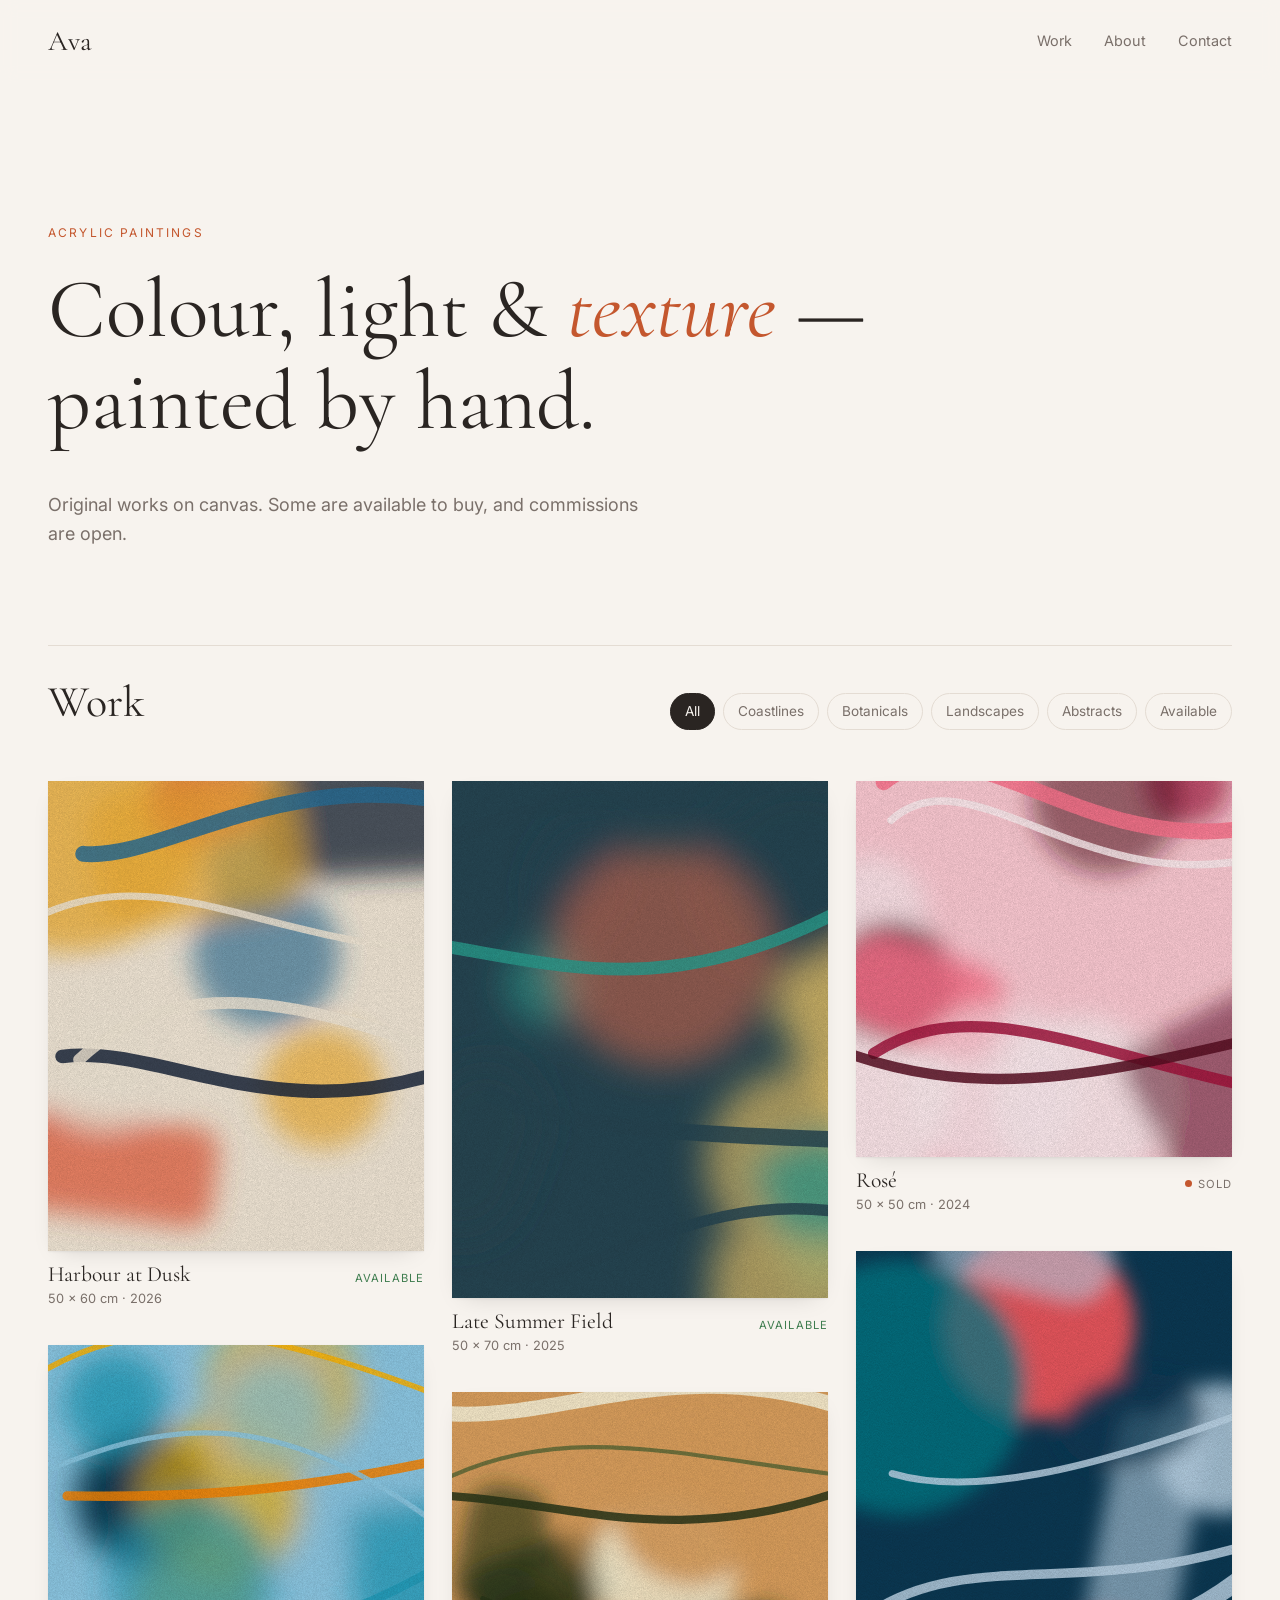
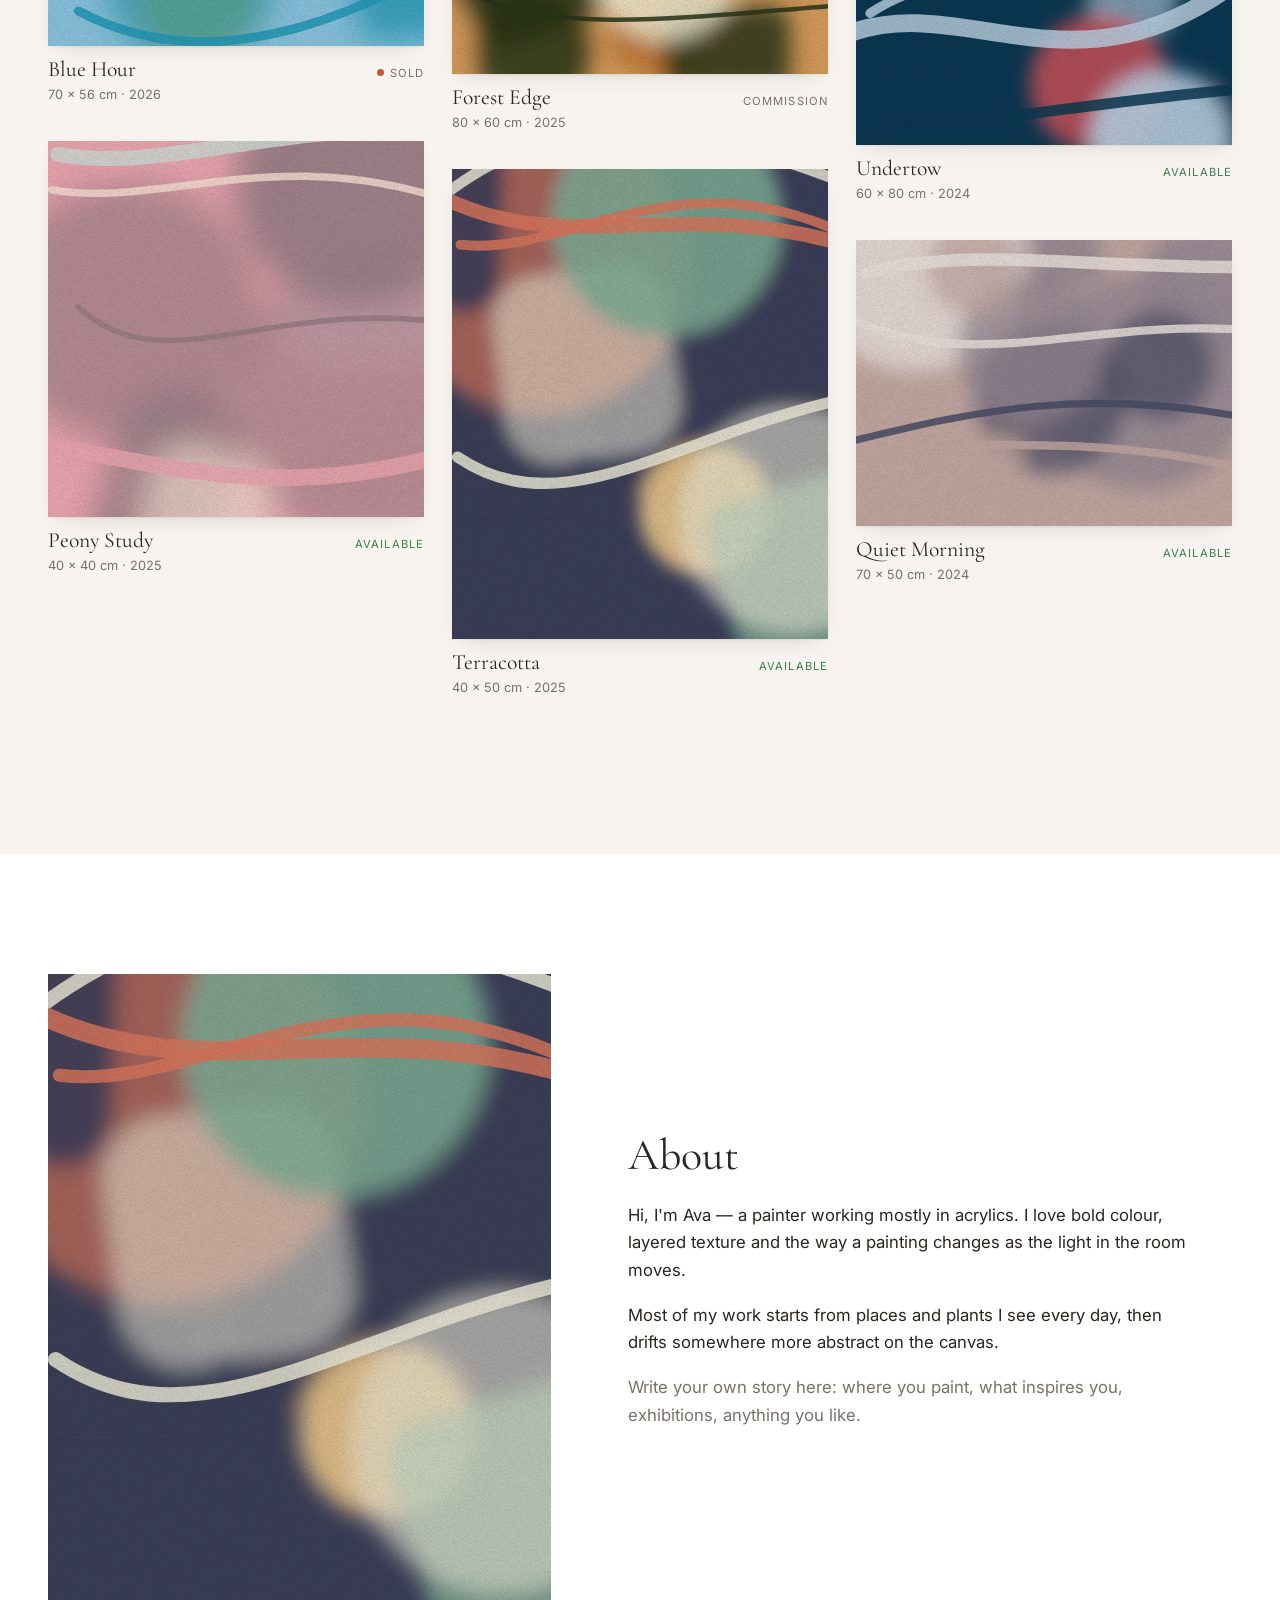
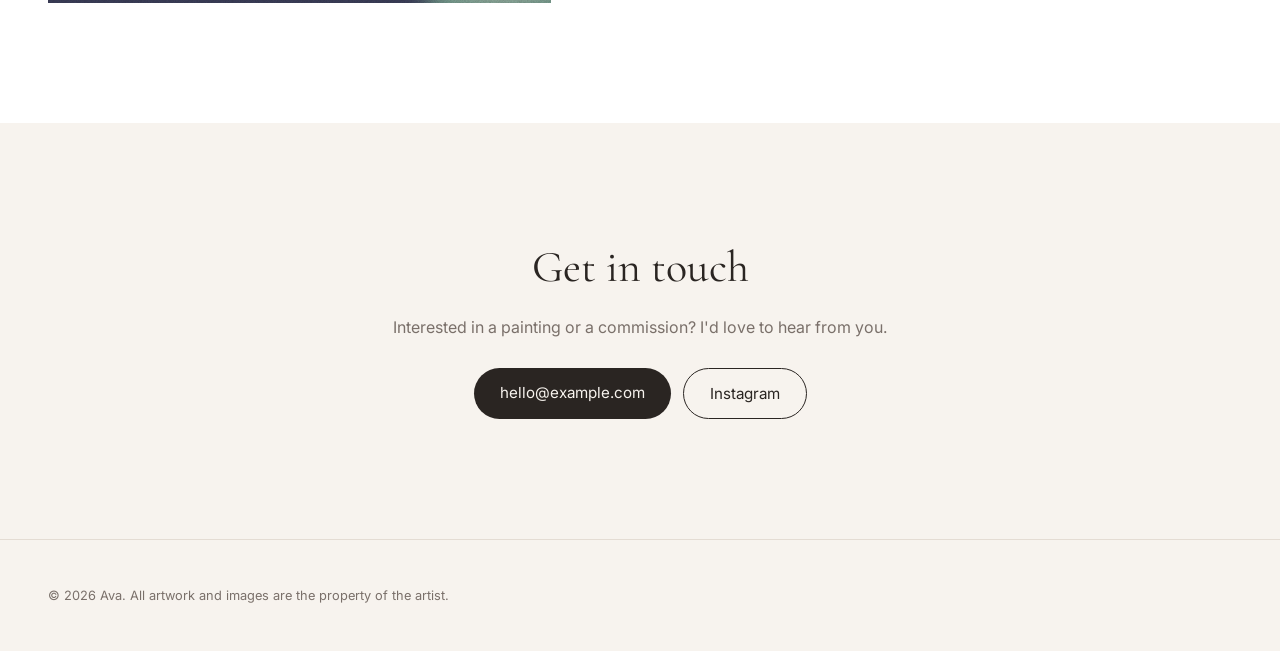
==== index.html @ be1bf4b0 "Initial portfolio site Co-Authored-By: Claude Opus 5.5 <noreply@anthropic.com>" ====
<!doctype html>
<html lang="en">
<head>
  <meta charset="utf-8">
  <meta name="viewport" content="width=device-width, initial-scale=1">
  <title>Ava — Acrylic Paintings</title>
  <meta name="description" content="Original acrylic paintings by Ava. Browse the gallery, see available works and get in touch about commissions.">
  <link rel="icon" href="data:image/svg+xml,<svg xmlns='http://www.w3.org/2000/svg' viewBox='0 0 100 100'><circle cx='50' cy='50' r='42' fill='%23c4572e'/></svg>">
  <link rel="preconnect" href="https://fonts.googleapis.com">
  <link rel="preconnect" href="https://fonts.gstatic.com" crossorigin>
  <link href="https://fonts.googleapis.com/css2?family=Cormorant+Garamond:ital,wght@0,400;0,500;1,400&family=Inter:wght@400;500&display=swap" rel="stylesheet">
  <link rel="stylesheet" href="css/style.css">
</head>
<body>

  <header class="site-header">
    <a href="#top" class="logo">Ava</a>
    <nav>
      <a href="#work">Work</a>
      <a href="#about">About</a>
      <a href="#contact">Contact</a>
    </nav>
  </header>

  <main id="top">
    <section class="hero">
      <p class="eyebrow">Acrylic paintings</p>
      <h1>Colour, light &amp; <em>texture</em> — painted by hand.</h1>
      <p class="lede">Original works on canvas. Some are available to buy, and commissions are open.</p>
    </section>

    <section id="work" class="work">
      <div class="work-head">
        <h2>Work</h2>
        <div class="filters" id="filters" role="toolbar" aria-label="Filter paintings"></div>
      </div>
      <div class="gallery" id="gallery"></div>
    </section>

    <section id="about" class="about">
      <div class="about-photo">
        <!-- Replace with a photo of Ava, e.g. images/ava.jpg -->
        <img src="images/placeholder-6.svg" alt="Ava in her studio">
      </div>
      <div class="about-text">
        <h2>About</h2>
        <p>Hi, I'm Ava — a painter working mostly in acrylics. I love bold colour, layered texture and the way a painting changes as the light in the room moves.</p>
        <p>Most of my work starts from places and plants I see every day, then drifts somewhere more abstract on the canvas.</p>
        <p class="muted">Write your own story here: where you paint, what inspires you, exhibitions, anything you like.</p>
      </div>
    </section>

    <section id="contact" class="contact">
      <h2>Get in touch</h2>
      <p>Interested in a painting or a commission? I'd love to hear from you.</p>
      <div class="contact-links">
        <a class="button" href="mailto:hello@example.com">hello@example.com</a>
        <a class="button ghost" href="https://instagram.com/" target="_blank" rel="noopener">Instagram</a>
      </div>
    </section>
  </main>

  <footer class="site-footer">
    <p>© <span id="year"></span> Ava. All artwork and images are the property of the artist.</p>
  </footer>

  <dialog class="lightbox" id="lightbox" aria-label="Painting details">
    <button class="lb-close" id="lb-close" aria-label="Close">×</button>
    <button class="lb-nav lb-prev" id="lb-prev" aria-label="Previous painting">‹</button>
    <figure>
      <img id="lb-img" alt="">
      <figcaption>
        <h3 id="lb-title"></h3>
        <p id="lb-meta" class="muted"></p>
        <p id="lb-desc"></p>
        <p id="lb-status"></p>
      </figcaption>
    </figure>
    <button class="lb-nav lb-next" id="lb-next" aria-label="Next painting">›</button>
  </dialog>

  <script src="js/paintings.js"></script>
  <script src="js/main.js"></script>
</body>
</html>
---- css/style.css ----
:root {
  --bg: #f7f3ee;
  --surface: #ffffff;
  --text: #2a2522;
  --muted: #7a706a;
  --line: #e4dcd3;
  --accent: #c4572e;
  --serif: "Cormorant Garamond", Georgia, serif;
  --sans: "Inter", system-ui, -apple-system, sans-serif;
  --gutter: clamp(16px, 4vw, 48px);
}

* { box-sizing: border-box; }
html { scroll-behavior: smooth; }
body {
  margin: 0;
  background: var(--bg);
  color: var(--text);
  font: 16px/1.65 var(--sans);
  -webkit-font-smoothing: antialiased;
}
img { display: block; max-width: 100%; }
a { color: inherit; }
h1, h2, h3 { font-family: var(--serif); font-weight: 400; line-height: 1.1; margin: 0 0 .5em; }
h2 { font-size: clamp(2rem, 4vw, 2.75rem); }
.muted { color: var(--muted); }

/* Header */
.site-header {
  position: sticky; top: 0; z-index: 10;
  display: flex; justify-content: space-between; align-items: center;
  padding: 18px var(--gutter);
  background: color-mix(in srgb, var(--bg) 88%, transparent);
  backdrop-filter: blur(8px);
  border-bottom: 1px solid transparent;
  transition: border-color .2s;
}
.site-header.scrolled { border-color: var(--line); }
.logo { font-family: var(--serif); font-size: 1.75rem; text-decoration: none; letter-spacing: .02em; }
.site-header nav { display: flex; gap: clamp(16px, 3vw, 32px); }
.site-header nav a { text-decoration: none; font-size: .9rem; color: var(--muted); transition: color .2s; }
.site-header nav a:hover { color: var(--text); }

/* Hero */
.hero { padding: clamp(64px, 12vw, 140px) var(--gutter) clamp(48px, 8vw, 96px); max-width: 1000px; }
.eyebrow { text-transform: uppercase; letter-spacing: .18em; font-size: .75rem; color: var(--accent); margin: 0 0 1.25rem; }
.hero h1 { font-size: clamp(2.6rem, 7vw, 5.25rem); }
.hero h1 em { color: var(--accent); }
.lede { font-size: 1.125rem; color: var(--muted); max-width: 34em; margin: 1.5rem 0 0; }

/* Work */
.work { padding: 0 var(--gutter) clamp(64px, 10vw, 120px); }
.work-head { display: flex; flex-wrap: wrap; align-items: baseline; justify-content: space-between; gap: 16px; margin-bottom: 32px; border-top: 1px solid var(--line); padding-top: 32px; }
.filters { display: flex; flex-wrap: wrap; gap: 8px; }
.filters button {
  font: inherit; font-size: .85rem;
  padding: 6px 14px; border-radius: 999px;
  border: 1px solid var(--line); background: transparent; color: var(--muted);
  cursor: pointer; transition: all .2s;
}
.filters button:hover { color: var(--text); border-color: var(--text); }
.filters button[aria-pressed="true"] { background: var(--text); border-color: var(--text); color: var(--bg); }

.gallery { columns: 3 300px; column-gap: 28px; }
.card {
  break-inside: avoid; margin: 0 0 36px;
  cursor: zoom-in; background: none; border: 0; padding: 0; text-align: left; width: 100%;
  font: inherit; color: inherit;
  animation: fade .5s ease both;
}
.card .frame { overflow: hidden; background: var(--line); box-shadow: 0 1px 2px rgba(0,0,0,.06), 0 8px 24px -12px rgba(0,0,0,.18); }
.card img { width: 100%; height: auto; transition: transform .6s cubic-bezier(.2,.7,.2,1); }
.card:hover img, .card:focus-visible img { transform: scale(1.035); }
.card .info { display: flex; justify-content: space-between; gap: 12px; margin-top: 12px; }
.card h3 { font-size: 1.35rem; margin: 0; }
.card .meta { font-size: .8rem; color: var(--muted); margin-top: 2px; }
.badge { font-size: .7rem; text-transform: uppercase; letter-spacing: .1em; white-space: nowrap; color: var(--muted); padding-top: 6px; }
.badge.available { color: #3f7d4f; }
.badge.sold::before { content: ""; display: inline-block; width: 7px; height: 7px; border-radius: 50%; background: var(--accent); margin-right: 6px; vertical-align: 1px; }
@keyframes fade { from { opacity: 0; transform: translateY(12px); } }

/* About */
.about {
  display: grid; grid-template-columns: minmax(0, 5fr) minmax(0, 6fr); gap: clamp(32px, 6vw, 96px); align-items: center;
  padding: clamp(64px, 10vw, 120px) var(--gutter);
  background: var(--surface);
}
.about-photo img { aspect-ratio: 4 / 5; object-fit: cover; width: 100%; }
.about-text { max-width: 34em; font-size: 1.05rem; }

/* Contact */
.contact { padding: clamp(64px, 10vw, 120px) var(--gutter); text-align: center; }
.contact p { color: var(--muted); }
.contact-links { display: flex; flex-wrap: wrap; gap: 12px; justify-content: center; margin-top: 28px; }
.button { display: inline-block; padding: 12px 26px; border-radius: 999px; background: var(--text); color: var(--bg); text-decoration: none; font-size: .95rem; transition: opacity .2s; }
.button:hover { opacity: .85; }
.button.ghost { background: transparent; color: var(--text); border: 1px solid var(--text); }

.site-footer { padding: 32px var(--gutter); border-top: 1px solid var(--line); font-size: .8rem; color: var(--muted); }

/* Lightbox */
.lightbox {
  width: 100vw; height: 100vh; max-width: none; max-height: none; margin: 0;
  border: 0; padding: 0; background: rgba(20, 17, 15, .94); color: #f3ede6;
}
.lightbox[open] { display: flex; align-items: center; justify-content: center; }
.lightbox::backdrop { background: transparent; }
.lightbox figure { margin: 0; display: flex; gap: 40px; align-items: center; max-width: 1200px; padding: 64px 80px; max-height: 100vh; }
.lightbox img { max-height: calc(100vh - 128px); max-width: min(62vw, 800px); object-fit: contain; box-shadow: 0 20px 60px rgba(0,0,0,.5); }
.lightbox figcaption { width: 280px; flex-shrink: 0; }
.lightbox h3 { font-size: 2rem; }
.lightbox .muted { color: #b3a89f; font-size: .9rem; white-space: pre-line; }
.lb-close, .lb-nav { position: absolute; background: none; border: 0; color: #f3ede6; cursor: pointer; font-size: 2.5rem; line-height: 1; padding: 12px; opacity: .7; transition: opacity .2s; }
.lb-close:hover, .lb-nav:hover { opacity: 1; }
.lb-close { top: 12px; right: 16px; }
.lb-prev { left: 8px; top: 50%; transform: translateY(-50%); font-size: 3.5rem; }
.lb-next { right: 8px; top: 50%; transform: translateY(-50%); font-size: 3.5rem; }

@media (max-width: 760px) {
  .about { grid-template-columns: 1fr; }
  .lightbox figure { flex-direction: column; gap: 20px; padding: 56px 16px 24px; overflow-y: auto; align-self: stretch; justify-content: flex-start; }
  .lightbox img { max-width: 100%; max-height: 62vh; }
  .lightbox figcaption { width: 100%; }
  .lb-nav { top: auto; bottom: 8px; transform: none; }
}

@media (prefers-reduced-motion: reduce) {
  * { animation: none !important; transition: none !important; scroll-behavior: auto !important; }
}
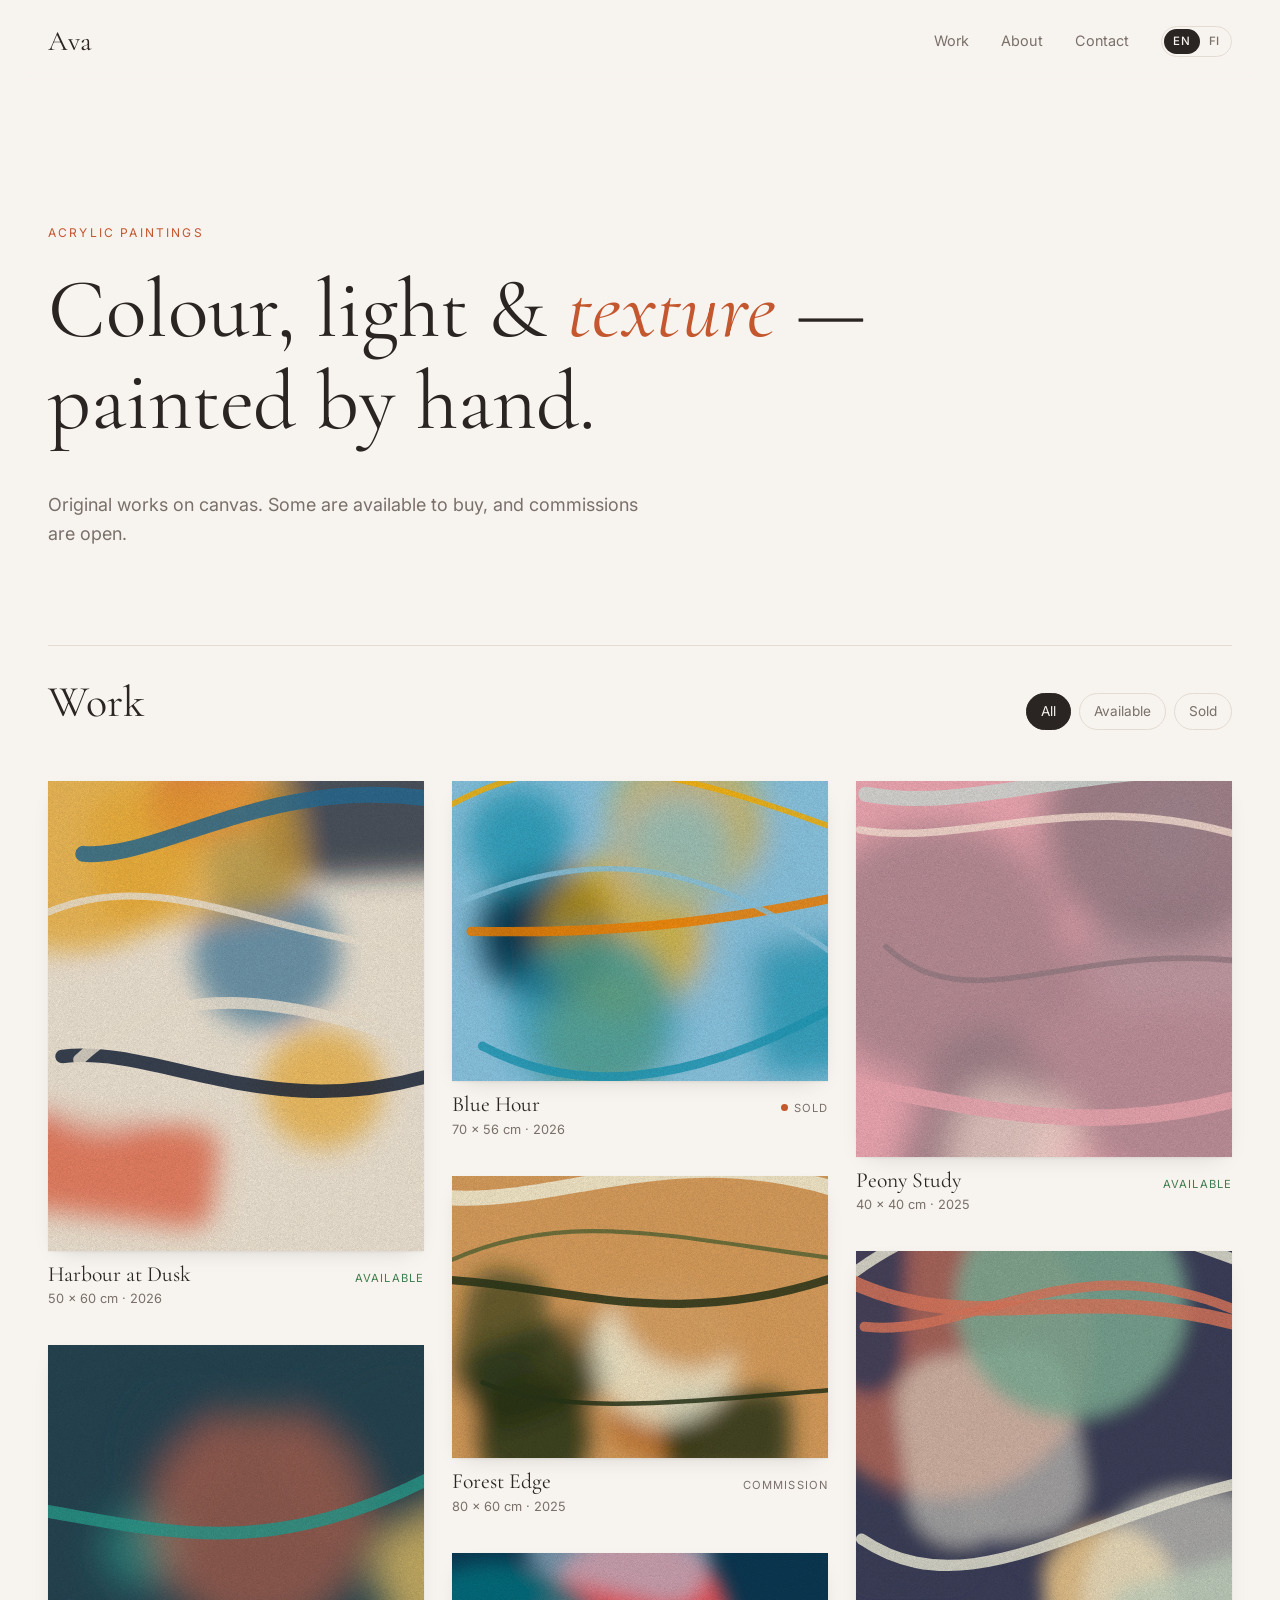
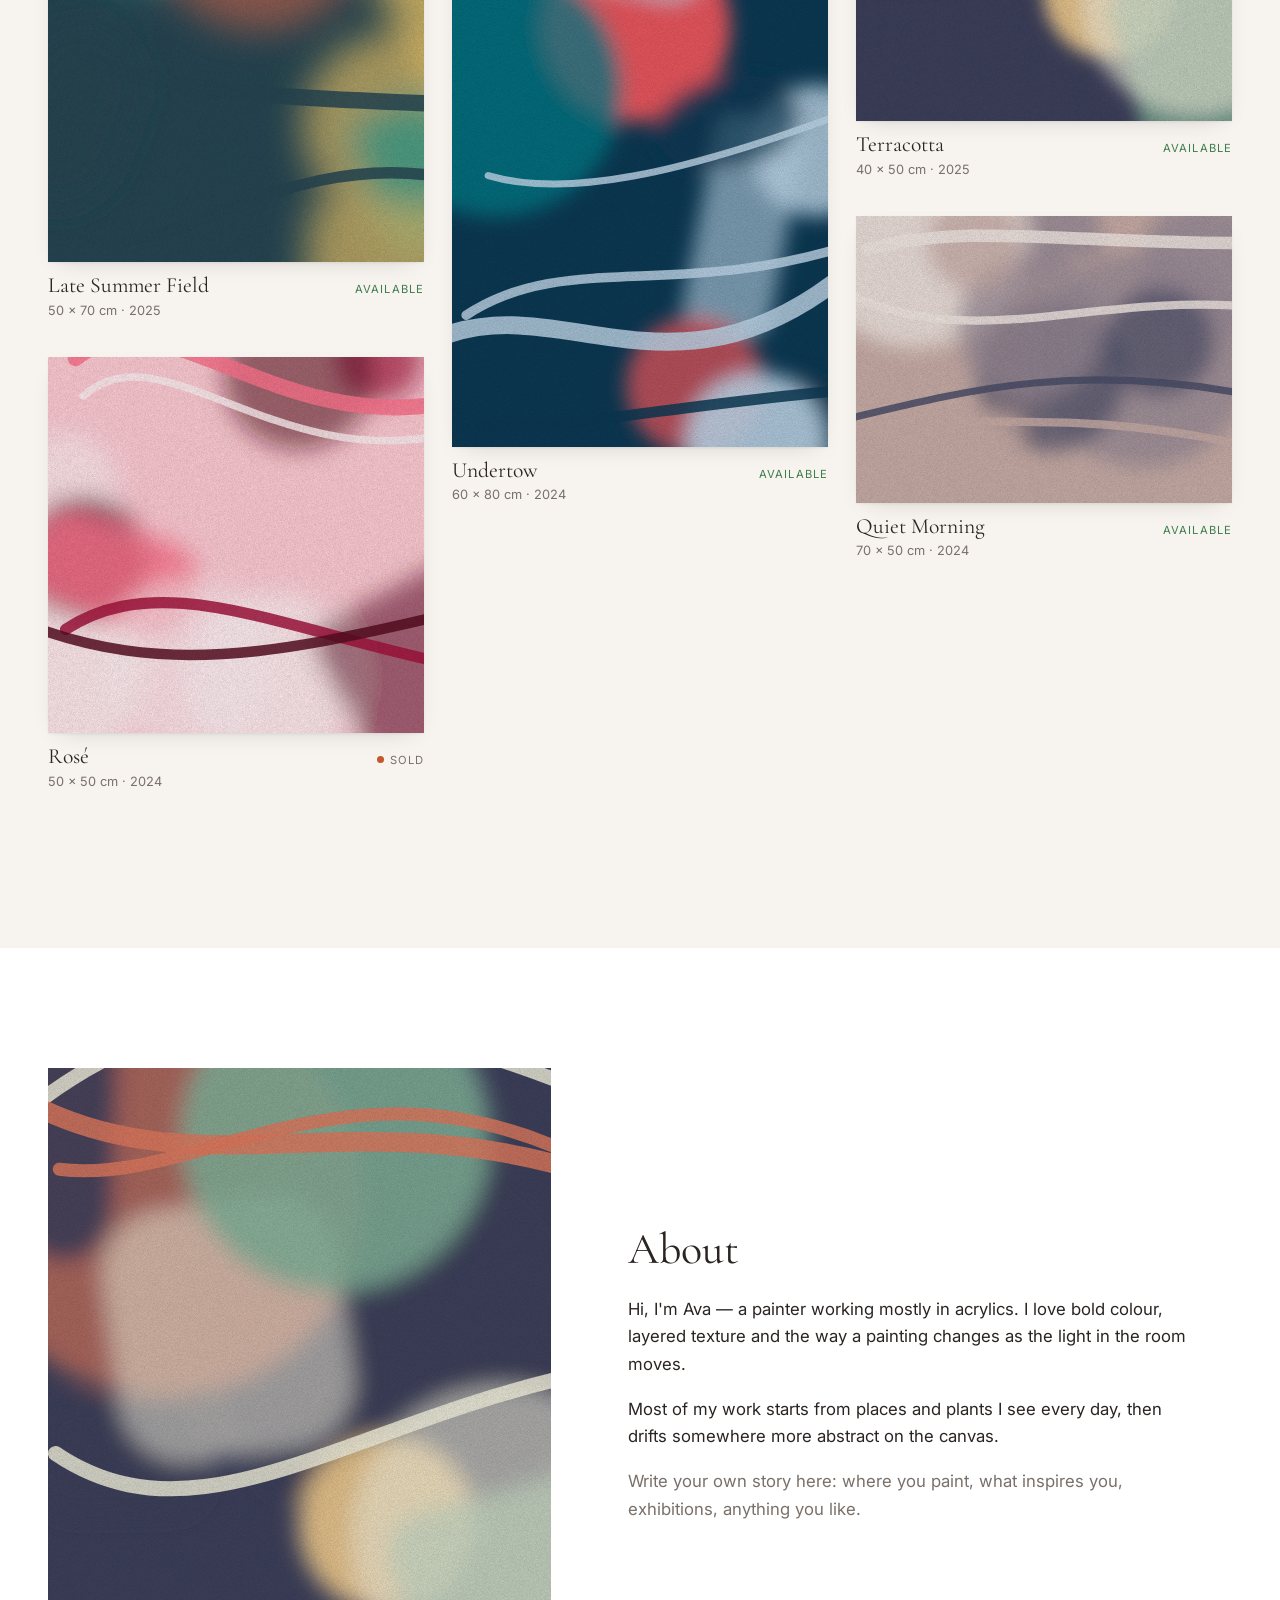
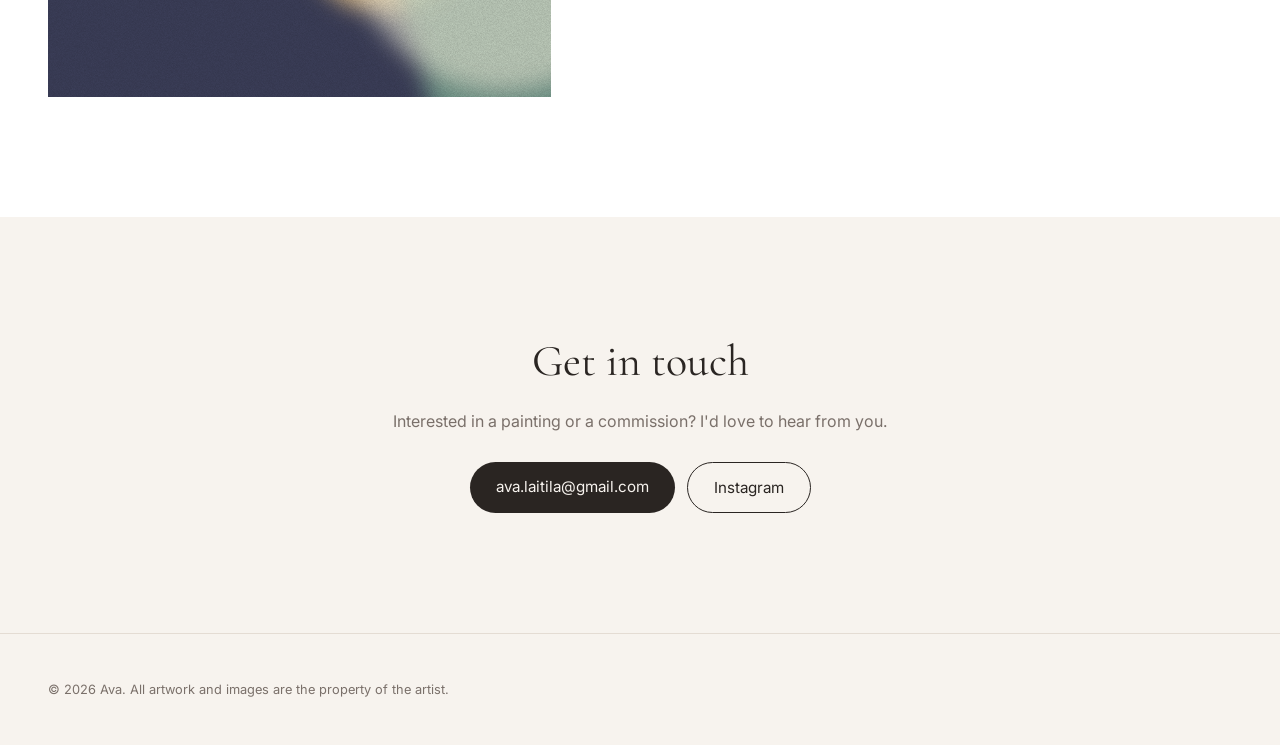
==== commit cd991351: "Add English/Finnish versions, fix gallery, update contact links - English/Finnish language switch; a" ====
--- a/index.html
+++ b/index.html
@@ -12,27 +12,37 @@
   <link rel="stylesheet" href="css/style.css">
 </head>
 <body>
+  <!--
+    The text on this page comes from js/translations.js (English + Finnish).
+    Edit it there — the English below is only a fallback.
+  -->
 
   <header class="site-header">
     <a href="#top" class="logo">Ava</a>
-    <nav>
-      <a href="#work">Work</a>
-      <a href="#about">About</a>
-      <a href="#contact">Contact</a>
-    </nav>
+    <div class="header-right">
+      <nav>
+        <a href="#work" data-i18n="navWork">Work</a>
+        <a href="#about" data-i18n="navAbout">About</a>
+        <a href="#contact" data-i18n="navContact">Contact</a>
+      </nav>
+      <div class="lang-switch" role="group" aria-label="Language" data-i18n-aria-label="languageLabel">
+        <button type="button" data-lang="en" lang="en" aria-pressed="true">EN</button>
+        <button type="button" data-lang="fi" lang="fi" aria-pressed="false">FI</button>
+      </div>
+    </div>
   </header>
 
   <main id="top">
     <section class="hero">
-      <p class="eyebrow">Acrylic paintings</p>
-      <h1>Colour, light &amp; <em>texture</em> — painted by hand.</h1>
-      <p class="lede">Original works on canvas. Some are available to buy, and commissions are open.</p>
+      <p class="eyebrow" data-i18n="heroEyebrow">Acrylic paintings</p>
+      <h1 data-i18n-html="heroTitle">Colour, light &amp; <em>texture</em> — painted by hand.</h1>
+      <p class="lede" data-i18n="heroLede">Original works on canvas. Some are available to buy, and commissions are open.</p>
     </section>
 
     <section id="work" class="work">
       <div class="work-head">
-        <h2>Work</h2>
-        <div class="filters" id="filters" role="toolbar" aria-label="Filter paintings"></div>
+        <h2 data-i18n="workTitle">Work</h2>
+        <div class="filters" id="filters" role="toolbar" aria-label="Filter paintings" data-i18n-aria-label="filterLabel"></div>
       </div>
       <div class="gallery" id="gallery"></div>
     </section>
@@ -40,33 +50,33 @@
     <section id="about" class="about">
       <div class="about-photo">
         <!-- Replace with a photo of Ava, e.g. images/ava.jpg -->
-        <img src="images/placeholder-6.svg" alt="Ava in her studio">
+        <img src="images/placeholder-6.svg" alt="Ava in her studio" data-i18n-alt="aboutPhotoAlt">
       </div>
       <div class="about-text">
-        <h2>About</h2>
-        <p>Hi, I'm Ava — a painter working mostly in acrylics. I love bold colour, layered texture and the way a painting changes as the light in the room moves.</p>
-        <p>Most of my work starts from places and plants I see every day, then drifts somewhere more abstract on the canvas.</p>
-        <p class="muted">Write your own story here: where you paint, what inspires you, exhibitions, anything you like.</p>
+        <h2 data-i18n="aboutTitle">About</h2>
+        <p data-i18n="aboutP1">Hi, I'm Ava — a painter working mostly in acrylics. I love bold colour, layered texture and the way a painting changes as the light in the room moves.</p>
+        <p data-i18n="aboutP2">Most of my work starts from places and plants I see every day, then drifts somewhere more abstract on the canvas.</p>
+        <p class="muted" data-i18n="aboutP3">Write your own story here: where you paint, what inspires you, exhibitions, anything you like.</p>
       </div>
     </section>
 
     <section id="contact" class="contact">
-      <h2>Get in touch</h2>
-      <p>Interested in a painting or a commission? I'd love to hear from you.</p>
+      <h2 data-i18n="contactTitle">Get in touch</h2>
+      <p data-i18n="contactText">Interested in a painting or a commission? I'd love to hear from you.</p>
       <div class="contact-links">
-        <a class="button" href="mailto:hello@example.com">hello@example.com</a>
-        <a class="button ghost" href="https://instagram.com/" target="_blank" rel="noopener">Instagram</a>
+        <a class="button" href="mailto:ava.laitila@gmail.com">ava.laitila@gmail.com</a>
+        <a class="button ghost" href="https://www.instagram.com/artbyavalaitila/" target="_blank" rel="noopener">Instagram</a>
       </div>
     </section>
   </main>
 
   <footer class="site-footer">
-    <p>© <span id="year"></span> Ava. All artwork and images are the property of the artist.</p>
+    <p>© <span id="year"></span> Ava. <span data-i18n="footer">All artwork and images are the property of the artist.</span></p>
   </footer>
 
-  <dialog class="lightbox" id="lightbox" aria-label="Painting details">
-    <button class="lb-close" id="lb-close" aria-label="Close">×</button>
-    <button class="lb-nav lb-prev" id="lb-prev" aria-label="Previous painting">‹</button>
+  <dialog class="lightbox" id="lightbox" aria-label="Painting details" data-i18n-aria-label="lightboxLabel">
+    <button class="lb-close" id="lb-close" aria-label="Close" data-i18n-aria-label="close">×</button>
+    <button class="lb-nav lb-prev" id="lb-prev" aria-label="Previous painting" data-i18n-aria-label="previous">‹</button>
     <figure>
       <img id="lb-img" alt="">
       <figcaption>
@@ -76,9 +86,10 @@
         <p id="lb-status"></p>
       </figcaption>
     </figure>
-    <button class="lb-nav lb-next" id="lb-next" aria-label="Next painting">›</button>
+    <button class="lb-nav lb-next" id="lb-next" aria-label="Next painting" data-i18n-aria-label="next">›</button>
   </dialog>
 
+  <script src="js/translations.js"></script>
   <script src="js/paintings.js"></script>
   <script src="js/main.js"></script>
 </body>
--- a/css/style.css
+++ b/css/style.css
@@ -40,6 +40,18 @@
 .site-header nav { display: flex; gap: clamp(16px, 3vw, 32px); }
 .site-header nav a { text-decoration: none; font-size: .9rem; color: var(--muted); transition: color .2s; }
 .site-header nav a:hover { color: var(--text); }
+.header-right { display: flex; align-items: center; gap: clamp(16px, 3vw, 32px); }
+
+/* EN / FI switch: a small pill with the active language filled in */
+.lang-switch { display: flex; padding: 2px; border: 1px solid var(--line); border-radius: 999px; }
+.lang-switch button {
+  font: inherit; font-size: .72rem; font-weight: 500; letter-spacing: .06em;
+  padding: 3px 9px; border: 0; border-radius: 999px;
+  background: transparent; color: var(--muted); cursor: pointer;
+  transition: background .2s, color .2s;
+}
+.lang-switch button:hover { color: var(--text); }
+.lang-switch button[aria-pressed="true"] { background: var(--text); color: var(--bg); }
 
 /* Hero */
 .hero { padding: clamp(64px, 12vw, 140px) var(--gutter) clamp(48px, 8vw, 96px); max-width: 1000px; }
@@ -61,9 +73,12 @@
 .filters button:hover { color: var(--text); border-color: var(--text); }
 .filters button[aria-pressed="true"] { background: var(--text); border-color: var(--text); color: var(--bg); }
 
-.gallery { columns: 3 300px; column-gap: 28px; }
+/* Masonry columns are built in main.js (CSS `columns` makes browsers drop
+   animated items from view while scrolling). */
+.gallery { display: flex; gap: 28px; align-items: flex-start; }
+.gallery .col { flex: 1; min-width: 0; }
 .card {
-  break-inside: avoid; margin: 0 0 36px;
+  display: block; margin: 0 0 36px;
   cursor: zoom-in; background: none; border: 0; padding: 0; text-align: left; width: 100%;
   font: inherit; color: inherit;
   animation: fade .5s ease both;
@@ -116,6 +131,13 @@
 .lb-prev { left: 8px; top: 50%; transform: translateY(-50%); font-size: 3.5rem; }
 .lb-next { right: 8px; top: 50%; transform: translateY(-50%); font-size: 3.5rem; }
 
+/* Phones: logo + language switch on top, menu on its own row below */
+@media (max-width: 560px) {
+  .site-header { flex-wrap: wrap; row-gap: 6px; padding-top: 12px; padding-bottom: 10px; }
+  .header-right { display: contents; }
+  .site-header nav { order: 3; flex-basis: 100%; gap: 20px; }
+}
+
 @media (max-width: 760px) {
   .about { grid-template-columns: 1fr; }
   .lightbox figure { flex-direction: column; gap: 20px; padding: 56px 16px 24px; overflow-y: auto; align-self: stretch; justify-content: flex-start; }
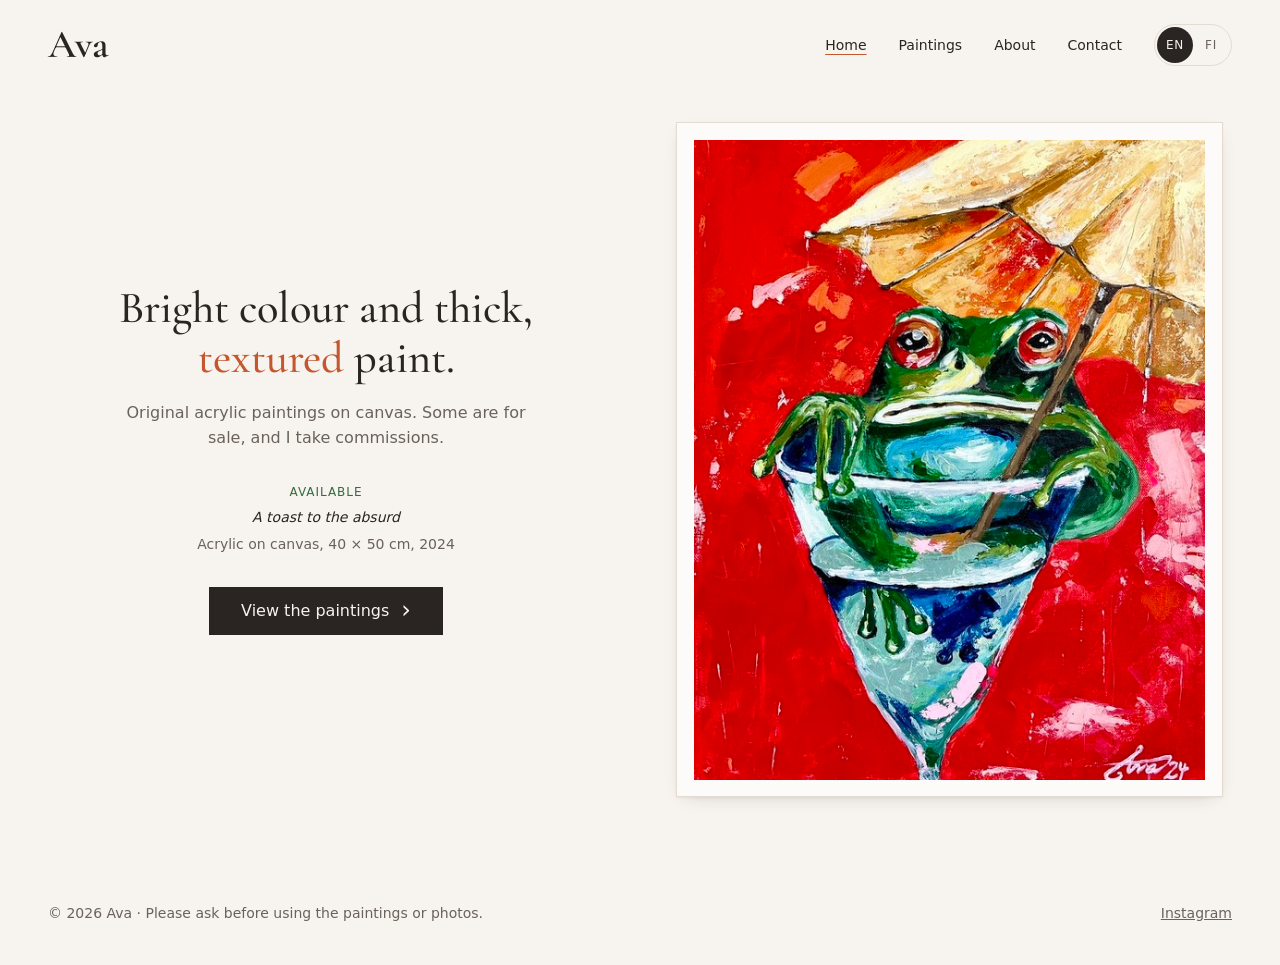
==== commit be46ae3c: "Redesign the site: four pages, painting view, EN/FI polish - Layout after Julia Ulrich's artist site" ====
--- a/index.html
+++ b/index.html
@@ -3,94 +3,63 @@
 <head>
   <meta charset="utf-8">
   <meta name="viewport" content="width=device-width, initial-scale=1">
-  <title>Ava — Acrylic Paintings</title>
-  <meta name="description" content="Original acrylic paintings by Ava. Browse the gallery, see available works and get in touch about commissions.">
-  <link rel="icon" href="data:image/svg+xml,<svg xmlns='http://www.w3.org/2000/svg' viewBox='0 0 100 100'><circle cx='50' cy='50' r='42' fill='%23c4572e'/></svg>">
+  <title>Ava · Acrylic paintings</title>
+  <meta name="description" content="Original acrylic paintings by Ava. See what's available, or ask about a commission.">
+  <link rel="canonical" href="https://eemeliparsama.github.io/ava-paintings/">
+  <!-- Favicon: a serif "A" on terracotta -->
+  <link rel="icon" href="data:image/svg+xml,<svg xmlns='http://www.w3.org/2000/svg' viewBox='0 0 64 64'><rect width='64' height='64' rx='14' fill='%23c4572e'/><text x='32' y='47' font-family='Georgia,Times,serif' font-size='44' text-anchor='middle' fill='%23f7f3ee'>A</text></svg>">
+
+  <!-- Link previews (WhatsApp, Messenger, Facebook, iMessage…). images/share.jpg is a 1.91:1 crop of Earthly Echo. -->
+  <meta property="og:type" content="website">
+  <meta property="og:site_name" content="Ava · Acrylic paintings">
+  <meta property="og:title" content="Ava · Acrylic paintings">
+  <meta property="og:description" content="Original acrylic paintings by Ava. See what's available, or ask about a commission.">
+  <meta property="og:url" content="https://eemeliparsama.github.io/ava-paintings/">
+  <meta property="og:image" content="https://eemeliparsama.github.io/ava-paintings/images/share.jpg">
+  <meta property="og:image:width" content="1277">
+  <meta property="og:image:height" content="669">
+  <meta property="og:image:alt" content="Detail of Earthly Echo, a green and pink abstract acrylic painting by Ava">
+  <meta property="og:locale" content="en_GB">
+  <meta property="og:locale:alternate" content="fi_FI">
+  <meta name="twitter:card" content="summary_large_image">
   <link rel="preconnect" href="https://fonts.googleapis.com">
   <link rel="preconnect" href="https://fonts.gstatic.com" crossorigin>
-  <link href="https://fonts.googleapis.com/css2?family=Cormorant+Garamond:ital,wght@0,400;0,500;1,400&family=Inter:wght@400;500&display=swap" rel="stylesheet">
+  <link rel="preconnect" href="https://api.fontshare.com">
+  <link rel="preconnect" href="https://cdn.fontshare.com" crossorigin>
+  <link href="https://fonts.googleapis.com/css2?family=Cormorant+Garamond:wght@500;600&display=swap" rel="stylesheet">
+  <link href="https://api.fontshare.com/v2/css?f[]=switzer@400,500&display=swap" rel="stylesheet">
+  <link rel="stylesheet" href="css/tokens.css">
   <link rel="stylesheet" href="css/style.css">
 </head>
-<body>
+<body data-page="home">
   <!--
-    The text on this page comes from js/translations.js (English + Finnish).
-    Edit it there — the English below is only a fallback.
+    The header, menu, footer and painting view are added by js/main.js.
+    Page text comes from js/translations.js (English + Finnish); the English
+    below is only a fallback. Email and Instagram live in js/site.js.
   -->
 
-  <header class="site-header">
-    <a href="#top" class="logo">Ava</a>
-    <div class="header-right">
-      <nav>
-        <a href="#work" data-i18n="navWork">Work</a>
-        <a href="#about" data-i18n="navAbout">About</a>
-        <a href="#contact" data-i18n="navContact">Contact</a>
-      </nav>
-      <div class="lang-switch" role="group" aria-label="Language" data-i18n-aria-label="languageLabel">
-        <button type="button" data-lang="en" lang="en" aria-pressed="true">EN</button>
-        <button type="button" data-lang="fi" lang="fi" aria-pressed="false">FI</button>
-      </div>
+  <main class="home" id="top">
+    <div class="home-text">
+      <h1 class="statement" data-i18n-html="heroTitle">Bright colour and thick, <span class="accent">textured</span> paint.</h1>
+      <p class="lede" data-i18n="heroLede">Original acrylic paintings on canvas. Some are for sale, and I take commissions.</p>
+      <!-- One of the paintings marked `highlight: true` in js/paintings.js, picked by main.js -->
+      <p class="home-caption">
+        <span class="badge" id="home-status" hidden></span>
+        <em id="home-title"></em>
+        <span id="home-meta"></span>
+      </p>
+      <a class="button" href="gallery.html" data-page="gallery.html"><span data-i18n="viewPaintings">View the paintings</span></a>
     </div>
-  </header>
-
-  <main id="top">
-    <section class="hero">
-      <p class="eyebrow" data-i18n="heroEyebrow">Acrylic paintings</p>
-      <h1 data-i18n-html="heroTitle">Colour, light &amp; <em>texture</em> — painted by hand.</h1>
-      <p class="lede" data-i18n="heroLede">Original works on canvas. Some are available to buy, and commissions are open.</p>
-    </section>
-
-    <section id="work" class="work">
-      <div class="work-head">
-        <h2 data-i18n="workTitle">Work</h2>
-        <div class="filters" id="filters" role="toolbar" aria-label="Filter paintings" data-i18n-aria-label="filterLabel"></div>
-      </div>
-      <div class="gallery" id="gallery"></div>
-    </section>
-
-    <section id="about" class="about">
-      <div class="about-photo">
-        <!-- Replace with a photo of Ava, e.g. images/ava.jpg -->
-        <img src="images/placeholder-6.svg" alt="Ava in her studio" data-i18n-alt="aboutPhotoAlt">
-      </div>
-      <div class="about-text">
-        <h2 data-i18n="aboutTitle">About</h2>
-        <p data-i18n="aboutP1">Hi, I'm Ava — a painter working mostly in acrylics. I love bold colour, layered texture and the way a painting changes as the light in the room moves.</p>
-        <p data-i18n="aboutP2">Most of my work starts from places and plants I see every day, then drifts somewhere more abstract on the canvas.</p>
-        <p class="muted" data-i18n="aboutP3">Write your own story here: where you paint, what inspires you, exhibitions, anything you like.</p>
-      </div>
-    </section>
-
-    <section id="contact" class="contact">
-      <h2 data-i18n="contactTitle">Get in touch</h2>
-      <p data-i18n="contactText">Interested in a painting or a commission? I'd love to hear from you.</p>
-      <div class="contact-links">
-        <a class="button" href="mailto:ava.laitila@gmail.com">ava.laitila@gmail.com</a>
-        <a class="button ghost" href="https://www.instagram.com/artbyavalaitila/" target="_blank" rel="noopener">Instagram</a>
-      </div>
-    </section>
+    <figure class="home-painting">
+      <button type="button" class="home-open mount" id="home-open">
+        <img id="home-img" alt="" fetchpriority="high">
+      </button>
+    </figure>
   </main>
-
-  <footer class="site-footer">
-    <p>© <span id="year"></span> Ava. <span data-i18n="footer">All artwork and images are the property of the artist.</span></p>
-  </footer>
-
-  <dialog class="lightbox" id="lightbox" aria-label="Painting details" data-i18n-aria-label="lightboxLabel">
-    <button class="lb-close" id="lb-close" aria-label="Close" data-i18n-aria-label="close">×</button>
-    <button class="lb-nav lb-prev" id="lb-prev" aria-label="Previous painting" data-i18n-aria-label="previous">‹</button>
-    <figure>
-      <img id="lb-img" alt="">
-      <figcaption>
-        <h3 id="lb-title"></h3>
-        <p id="lb-meta" class="muted"></p>
-        <p id="lb-desc"></p>
-        <p id="lb-status"></p>
-      </figcaption>
-    </figure>
-    <button class="lb-nav lb-next" id="lb-next" aria-label="Next painting" data-i18n-aria-label="next">›</button>
-  </dialog>
 
   <script src="js/translations.js"></script>
   <script src="js/paintings.js"></script>
+  <script src="js/site.js"></script>
   <script src="js/main.js"></script>
 </body>
 </html>
--- a/css/tokens.css
+++ b/css/tokens.css
@@ -0,0 +1,61 @@
+/* Hallmark · tokens · genre: editorial · theme: custom (the site's own warm paper + terracotta, in OKLCH)
+ * axes: light paper / high-contrast serif / warm accent
+ * Every colour, font, space and easing in style.css comes from here.
+ */
+:root {
+  /* Paper and ink — all neutrals tinted warm toward the terracotta */
+  --color-paper:   oklch(96.6% 0.008 74);   /* page background */
+  --color-paper-2: oklch(93.7% 0.013 75);   /* image placeholder while loading */
+  --color-ink:     oklch(26.9% 0.009 53);   /* text */
+  --color-muted:   oklch(50.3% 0.015 56);   /* secondary text, 5.4:1 on paper */
+  --color-rule:    oklch(89.8% 0.015 71);   /* hairlines, chip borders */
+  --color-mat:     oklch(99% 0.004 80);     /* the light mount around each painting */
+  --shadow-mount:  0 1px 2px oklch(26.9% 0.009 53 / 0.06), 0 6px 18px -10px oklch(26.9% 0.009 53 / 0.25);
+
+  /* One accent. --color-accent is for large type (4.0:1), --color-accent-text for small (5.3:1) */
+  --color-accent:      oklch(58.8% 0.150 40);
+  --color-accent-text: oklch(52.0% 0.137 39);
+  --color-available:   oklch(47.9% 0.087 150); /* "Available" label, 5.7:1 */
+  --color-focus:       var(--color-ink);
+
+  /* Painting view */
+  --lb-chrome: 15rem; /* height taken by the top bar, thumbnail strip and padding */
+
+  /* Type */
+  --font-display: "Cormorant Garamond", Georgia, serif;
+  --font-body:    "Switzer", system-ui, -apple-system, sans-serif;
+
+  --text-xs:  0.75rem;
+  --text-sm:  0.875rem;
+  --text-base: 1rem;
+  --text-md:  1.125rem;
+  --text-lg:  1.375rem;
+  --text-xl:  clamp(1.75rem, 1.2rem + 1.6vw, 2.5rem);
+  --text-display: clamp(2.25rem, 1.4rem + 3.4vw, 4rem);
+  --text-display-l: clamp(3rem, 1rem + 4vw, 5rem); /* desktop headline beside the featured painting */
+  --text-display-s: clamp(2rem, 1.5rem + 1.6vw, 3rem);
+  --mat: clamp(0.625rem, 0.4rem + 0.8vw, 1.125rem); /* mount width */
+
+  /* 4 pt spacing scale */
+  --space-3xs: 0.25rem;
+  --space-2xs: 0.5rem;
+  --space-xs:  0.75rem;
+  --space-sm:  1rem;
+  --space-md:  1.5rem;
+  --space-lg:  2rem;
+  --space-xl:  3rem;
+  --space-2xl: 4.5rem;
+  --space-3xl: 7rem;
+  --gutter: clamp(1rem, 4vw, 3rem);
+  --tap: 2.5rem; /* minimum height for small buttons */
+
+  /* Motion */
+  --ease-out:    cubic-bezier(0.16, 1, 0.3, 1);
+  --ease-in-out: cubic-bezier(0.65, 0, 0.35, 1);
+  --dur-micro: 120ms;
+  --dur-short: 220ms;
+  --dur-long:  420ms;
+
+  --radius-pill: 999px;
+  --rule: 1px solid var(--color-rule);
+}
--- a/css/style.css
+++ b/css/style.css
@@ -1,149 +1,384 @@
-:root {
-  --bg: #f7f3ee;
-  --surface: #ffffff;
-  --text: #2a2522;
-  --muted: #7a706a;
-  --line: #e4dcd3;
-  --accent: #c4572e;
-  --serif: "Cormorant Garamond", Georgia, serif;
-  --sans: "Inter", system-ui, -apple-system, sans-serif;
-  --gutter: clamp(16px, 4vw, 48px);
-}
+/* Hallmark · macrostructure: studied-DNA (source: julia-ulrich-art.com, layout only) · genre: editorial · tone: warm, hand-made · anchor hue: terracotta (40°)
+ * theme: custom (site's own palette in OKLCH) · nav: name + full-screen menu · footer: one line · pages: home / paintings / about / contact
+ * enrichment: none (the paintings are the imagery) · type: Cormorant Garamond (display) + Switzer (body)
+ * Colours, fonts, spacing and easings live in css/tokens.css.
+ */
 
 * { box-sizing: border-box; }
+html, body { overflow-x: clip; }
 html { scroll-behavior: smooth; }
 body {
   margin: 0;
-  background: var(--bg);
-  color: var(--text);
-  font: 16px/1.65 var(--sans);
+  background: var(--color-paper);
+  color: var(--color-ink);
+  font-family: var(--font-body);
+  font-size: var(--text-base);
+  line-height: 1.6;
   -webkit-font-smoothing: antialiased;
 }
 img { display: block; max-width: 100%; }
+[hidden] { display: none !important; }
 a { color: inherit; }
-h1, h2, h3 { font-family: var(--serif); font-weight: 400; line-height: 1.1; margin: 0 0 .5em; }
-h2 { font-size: clamp(2rem, 4vw, 2.75rem); }
-.muted { color: var(--muted); }
-
-/* Header */
+button { font: inherit; color: inherit; }
+h1, h2, h3 {
+  font-family: var(--font-display); font-weight: 500; font-style: normal;
+  line-height: 1.1; margin: 0 0 var(--space-sm);
+  overflow-wrap: anywhere; min-width: 0;
+}
+h2 { font-size: var(--text-xl); }
+p { margin: 0 0 var(--space-sm); }
+section[id] { scroll-margin-top: var(--space-md); }
+
+:focus-visible { outline: 2px solid var(--color-focus); outline-offset: 3px; }
+
+.visually-hidden {
+  position: absolute; width: 1px; height: 1px; padding: 0; margin: -1px;
+  overflow: hidden; clip: rect(0 0 0 0); white-space: nowrap; border: 0;
+}
+
+/* Every page: header, the page itself, footer. The footer sits at the bottom
+   even on short pages, as on Julia Ulrich's site */
+body { display: flex; flex-direction: column; min-height: 100vh; min-height: 100dvh; }
+main { flex: 1; }
+
+/* Header: name left; language and menu button right, nothing in between */
 .site-header {
-  position: sticky; top: 0; z-index: 10;
-  display: flex; justify-content: space-between; align-items: center;
-  padding: 18px var(--gutter);
-  background: color-mix(in srgb, var(--bg) 88%, transparent);
-  backdrop-filter: blur(8px);
-  border-bottom: 1px solid transparent;
-  transition: border-color .2s;
-}
-.site-header.scrolled { border-color: var(--line); }
-.logo { font-family: var(--serif); font-size: 1.75rem; text-decoration: none; letter-spacing: .02em; }
-.site-header nav { display: flex; gap: clamp(16px, 3vw, 32px); }
-.site-header nav a { text-decoration: none; font-size: .9rem; color: var(--muted); transition: color .2s; }
-.site-header nav a:hover { color: var(--text); }
-.header-right { display: flex; align-items: center; gap: clamp(16px, 3vw, 32px); }
+  display: flex; justify-content: space-between; align-items: center; gap: var(--space-sm);
+  padding: var(--space-md) var(--gutter);
+}
+.wordmark {
+  font-family: var(--font-display); font-size: var(--text-xl); font-weight: 600;
+  line-height: 1; text-decoration: none;
+}
+.header-right { display: flex; align-items: center; gap: var(--space-sm); }
+.menu-button {
+  display: inline-flex; align-items: center; justify-content: center;
+  width: var(--tap); height: var(--tap); padding: 0;
+  border: 0; background: none; cursor: pointer; color: var(--color-ink);
+}
+.menu-button svg { width: 1.5rem; height: 1.5rem; fill: none; stroke: currentColor; stroke-width: 1.5; stroke-linecap: round; }
+.menu-button:hover { color: var(--color-accent-text); }
+
+/* Desktop: page links in the top row; the menu button is for phones only */
+.header-nav { display: none; align-items: center; gap: var(--space-lg); margin-right: var(--space-sm); }
+.header-nav a {
+  display: inline-flex; align-items: center; min-height: var(--tap); white-space: nowrap;
+  font-size: var(--text-sm);
+  text-decoration: underline; text-decoration-thickness: 1px; text-underline-offset: 0.3em;
+  text-decoration-color: transparent;
+  transition: text-decoration-color var(--dur-short) var(--ease-out);
+}
+.header-nav a:hover { text-decoration-color: currentColor; }
+.header-nav a[aria-current="page"] { text-decoration-color: var(--color-accent); }
+
+@media (min-width: 760px) {
+  .header-nav { display: flex; }
+  .menu-button { display: none; }
+}
 
 /* EN / FI switch: a small pill with the active language filled in */
-.lang-switch { display: flex; padding: 2px; border: 1px solid var(--line); border-radius: 999px; }
+.lang-switch { display: flex; padding: 2px; border: var(--rule); border-radius: var(--radius-pill); }
 .lang-switch button {
-  font: inherit; font-size: .72rem; font-weight: 500; letter-spacing: .06em;
-  padding: 3px 9px; border: 0; border-radius: 999px;
-  background: transparent; color: var(--muted); cursor: pointer;
-  transition: background .2s, color .2s;
-}
-.lang-switch button:hover { color: var(--text); }
-.lang-switch button[aria-pressed="true"] { background: var(--text); color: var(--bg); }
-
-/* Hero */
-.hero { padding: clamp(64px, 12vw, 140px) var(--gutter) clamp(48px, 8vw, 96px); max-width: 1000px; }
-.eyebrow { text-transform: uppercase; letter-spacing: .18em; font-size: .75rem; color: var(--accent); margin: 0 0 1.25rem; }
-.hero h1 { font-size: clamp(2.6rem, 7vw, 5.25rem); }
-.hero h1 em { color: var(--accent); }
-.lede { font-size: 1.125rem; color: var(--muted); max-width: 34em; margin: 1.5rem 0 0; }
-
-/* Work */
-.work { padding: 0 var(--gutter) clamp(64px, 10vw, 120px); }
-.work-head { display: flex; flex-wrap: wrap; align-items: baseline; justify-content: space-between; gap: 16px; margin-bottom: 32px; border-top: 1px solid var(--line); padding-top: 32px; }
-.filters { display: flex; flex-wrap: wrap; gap: 8px; }
+  min-width: calc(var(--tap) - 4px); min-height: calc(var(--tap) - 4px);
+  padding: 0 var(--space-2xs); border: 0; border-radius: var(--radius-pill);
+  font-size: var(--text-xs); font-weight: 500; letter-spacing: 0.06em; line-height: 1;
+  background: transparent; color: var(--color-muted); cursor: pointer;
+  transition: background-color var(--dur-short) var(--ease-out), color var(--dur-short) var(--ease-out);
+}
+.lang-switch button:hover { color: var(--color-ink); }
+.lang-switch button:active { transform: translateY(1px); }
+.lang-switch button[aria-pressed="true"] { background: var(--color-ink); color: var(--color-paper); }
+
+/* Menu: a full-screen sheet with every page, opened from the header */
+html:has(.site-menu[open]) { overflow: hidden; }
+.site-menu {
+  width: 100%; height: 100vh; height: 100dvh; max-width: none; max-height: none; margin: 0;
+  border: 0; padding: 0; background: var(--color-paper); color: var(--color-ink);
+}
+.site-menu[open] { display: flex; flex-direction: column; animation: lb-in var(--dur-short) var(--ease-out); }
+.site-menu::backdrop { background: var(--color-paper); }
+.menu-bar { display: flex; justify-content: space-between; align-items: center; padding: var(--space-md) var(--gutter); }
+.menu-links { flex: 1; display: flex; flex-direction: column; justify-content: center; gap: var(--space-xs); padding: var(--space-xl) var(--gutter); }
+.menu-links a {
+  align-self: flex-start;
+  font-family: var(--font-display); font-size: var(--text-display-s); font-weight: 500; line-height: 1.2;
+  text-decoration: underline; text-decoration-thickness: 1px; text-underline-offset: 0.15em;
+  text-decoration-color: transparent;
+  transition: text-decoration-color var(--dur-short) var(--ease-out);
+}
+.menu-links a:hover { text-decoration-color: currentColor; }
+.menu-links a[aria-current="page"] { text-decoration-color: var(--color-accent); }
+.menu-foot { padding: var(--space-md) var(--gutter) var(--space-xl); margin: 0; }
+.menu-foot a { font-size: var(--text-sm); }
+
+/* Buttons and small text links */
+.button {
+  display: inline-flex; align-items: center; gap: var(--space-xs);
+  min-height: 3rem; padding: 0 var(--space-lg);
+  background: var(--color-ink); color: var(--color-paper); text-decoration: none; white-space: nowrap;
+  transition: background-color var(--dur-short) var(--ease-out);
+}
+.button::after { content: "›"; font-size: 1.5em; line-height: 1; margin-top: -0.1em; }
+.button:hover { background: var(--color-accent-text); }
+.button:active { transform: translateY(1px); }
+.text-link {
+  display: inline-flex; align-items: center; min-height: var(--tap); white-space: nowrap;
+  font-size: var(--text-sm);
+  text-decoration: underline; text-decoration-thickness: 1px; text-underline-offset: 0.25em;
+  text-decoration-color: var(--color-rule);
+  transition: text-decoration-color var(--dur-short) var(--ease-out);
+}
+.text-link::after { content: "→"; margin-left: var(--space-2xs); }
+.text-link:hover { text-decoration-color: currentColor; }
+.lede { font-size: var(--text-md); color: var(--color-muted); max-width: 26em; }
+.accent { color: var(--color-accent); }
+
+/* Front page: one screen. The statement, a caption and the button on one side,
+   a single painting on the other, both centred in the space */
+.home {
+  display: grid; gap: var(--space-xl); align-content: center; justify-items: center;
+  padding: var(--space-lg) var(--gutter) var(--space-2xl);
+}
+.home-text { text-align: center; max-width: 26rem; display: flex; flex-direction: column; align-items: center; }
+.statement { font-size: var(--text-display-s); font-weight: 500; line-height: 1.12; margin: 0 0 var(--space-sm); }
+.home-text .lede { font-size: var(--text-base); margin: 0 0 var(--space-lg); }
+.home-caption { display: flex; flex-direction: column; align-items: center; gap: var(--space-3xs); font-size: var(--text-sm); color: var(--color-muted); margin: 0 0 var(--space-lg); }
+.home-caption em { color: var(--color-ink); }
+.home-painting { margin: 0; min-width: 0; }
+.home-open { display: block; cursor: zoom-in; }
+.home-open img { width: auto; max-width: 100%; max-height: min(72vh, 40rem); background: var(--color-paper-2); }
+.home-open:focus-visible { outline-offset: 4px; }
+
+@media (min-width: 900px) {
+  .home { grid-template-columns: minmax(0, 1fr) minmax(0, 1fr); gap: var(--space-2xl); align-items: center; }
+  .home-painting { justify-self: start; }
+  .gallery-page h1 { font-size: var(--text-display-l); }
+}
+
+/* Gallery page: the heading is the page's title */
+.work.gallery-page { padding-top: var(--space-lg); }
+.gallery-page .work-head { border-top: 0; padding-top: 0; }
+.gallery-page h1 { font-size: var(--text-display); font-weight: 600; line-height: 1.04; margin: 0 0 var(--space-xs); }
+
+/* Work: filter bar is the divider, then the masonry */
+.work { padding: 0 var(--gutter) var(--space-3xl); }
+/* Heading with the painting count under it on the left, filters on the right */
+.work-head {
+  display: flex; flex-wrap: wrap; align-items: flex-end; justify-content: space-between;
+  gap: var(--space-md) var(--space-xl);
+  border-top: var(--rule); padding-top: var(--space-xl); margin-bottom: var(--space-xl);
+}
+.work-head h2, .work-head h1 { margin: 0 0 var(--space-3xs); }
+.work .filters { justify-content: flex-end; }
+
+@media (max-width: 760px) {
+  .work .filters { justify-content: flex-start; }
+}
+.work-count { font-size: var(--text-sm); color: var(--color-muted); margin: 0; font-variant-numeric: tabular-nums; }
+.filters { display: flex; flex-wrap: wrap; gap: var(--space-2xs); }
 .filters button {
-  font: inherit; font-size: .85rem;
-  padding: 6px 14px; border-radius: 999px;
-  border: 1px solid var(--line); background: transparent; color: var(--muted);
-  cursor: pointer; transition: all .2s;
-}
-.filters button:hover { color: var(--text); border-color: var(--text); }
-.filters button[aria-pressed="true"] { background: var(--text); border-color: var(--text); color: var(--bg); }
+  min-height: var(--tap); padding: 0 var(--space-sm);
+  font-size: var(--text-sm); line-height: 1; white-space: nowrap;
+  border: var(--rule); border-radius: var(--radius-pill);
+  background: transparent; color: var(--color-muted); cursor: pointer;
+  transition: color var(--dur-short) var(--ease-out), background-color var(--dur-short) var(--ease-out), border-color var(--dur-short) var(--ease-out);
+}
+.filters button:hover { color: var(--color-ink); border-color: var(--color-ink); }
+.filters button:active { transform: translateY(1px); }
+.filters button[aria-pressed="true"] { background: var(--color-ink); border-color: var(--color-ink); color: var(--color-paper); }
 
 /* Masonry columns are built in main.js (CSS `columns` makes browsers drop
    animated items from view while scrolling). */
-.gallery { display: flex; gap: 28px; align-items: flex-start; }
+.gallery { display: flex; gap: var(--space-md); align-items: flex-start; }
 .gallery .col { flex: 1; min-width: 0; }
 .card {
-  display: block; margin: 0 0 36px;
-  cursor: zoom-in; background: none; border: 0; padding: 0; text-align: left; width: 100%;
-  font: inherit; color: inherit;
-  animation: fade .5s ease both;
-}
-.card .frame { overflow: hidden; background: var(--line); box-shadow: 0 1px 2px rgba(0,0,0,.06), 0 8px 24px -12px rgba(0,0,0,.18); }
-.card img { width: 100%; height: auto; transition: transform .6s cubic-bezier(.2,.7,.2,1); }
-.card:hover img, .card:focus-visible img { transform: scale(1.035); }
-.card .info { display: flex; justify-content: space-between; gap: 12px; margin-top: 12px; }
-.card h3 { font-size: 1.35rem; margin: 0; }
-.card .meta { font-size: .8rem; color: var(--muted); margin-top: 2px; }
-.badge { font-size: .7rem; text-transform: uppercase; letter-spacing: .1em; white-space: nowrap; color: var(--muted); padding-top: 6px; }
-.badge.available { color: #3f7d4f; }
-.badge.sold::before { content: ""; display: inline-block; width: 7px; height: 7px; border-radius: 50%; background: var(--accent); margin-right: 6px; vertical-align: 1px; }
-@keyframes fade { from { opacity: 0; transform: translateY(12px); } }
-
-/* About */
-.about {
-  display: grid; grid-template-columns: minmax(0, 5fr) minmax(0, 6fr); gap: clamp(32px, 6vw, 96px); align-items: center;
-  padding: clamp(64px, 10vw, 120px) var(--gutter);
-  background: var(--surface);
-}
-.about-photo img { aspect-ratio: 4 / 5; object-fit: cover; width: 100%; }
-.about-text { max-width: 34em; font-size: 1.05rem; }
-
-/* Contact */
-.contact { padding: clamp(64px, 10vw, 120px) var(--gutter); text-align: center; }
-.contact p { color: var(--muted); }
-.contact-links { display: flex; flex-wrap: wrap; gap: 12px; justify-content: center; margin-top: 28px; }
-.button { display: inline-block; padding: 12px 26px; border-radius: 999px; background: var(--text); color: var(--bg); text-decoration: none; font-size: .95rem; transition: opacity .2s; }
-.button:hover { opacity: .85; }
-.button.ghost { background: transparent; color: var(--text); border: 1px solid var(--text); }
-
-.site-footer { padding: 32px var(--gutter); border-top: 1px solid var(--line); font-size: .8rem; color: var(--muted); }
-
-/* Lightbox */
+  display: block; width: 100%; margin: 0 0 var(--space-lg); padding: 0;
+  border: 0; background: none; text-align: left; cursor: zoom-in;
+}
+.card:focus-visible { outline: none; }
+.card:focus-visible .frame { outline: 2px solid var(--color-focus); outline-offset: 4px; }
+.card img { width: 100%; height: auto; background: var(--color-paper-2); }
+
+/* The mount: a light mat and a hairline, so each painting sits on the page like hung work */
+.mount {
+  padding: var(--mat); border: 1px solid var(--color-rule);
+  background: var(--color-mat); box-shadow: var(--shadow-mount);
+}
+
+/* Gallery wall label: title, then year · size and the status */
+/* Title and status share the first row right under the painting, details below */
+.card .label { margin-top: var(--space-xs); }
+.label-top { display: flex; justify-content: space-between; align-items: baseline; gap: var(--space-sm); }
+.label-top .badge { flex: none; }
+.card .label-meta { display: block; margin-top: var(--space-3xs); }
+.label-title {
+  display: block; font-family: var(--font-display); font-size: var(--text-lg); font-weight: 500; line-height: 1.15; margin: 0;
+  text-decoration: underline; text-decoration-thickness: 1px; text-underline-offset: 0.18em;
+  text-decoration-color: transparent;
+  transition: text-decoration-color var(--dur-short) var(--ease-out);
+}
+.card:hover .label-title, .card:focus-visible .label-title { text-decoration-color: currentColor; }
+.label-meta { font-size: var(--text-sm); color: var(--color-muted); font-variant-numeric: tabular-nums; }
+.label-kicker { font-size: var(--text-xs); text-transform: uppercase; letter-spacing: 0.08em; color: var(--color-available); }
+.badge { font-size: var(--text-xs); text-transform: uppercase; letter-spacing: 0.08em; white-space: nowrap; color: var(--color-muted); }
+.badge.available { color: var(--color-available); }
+.badge.sold::before {
+  content: ""; display: inline-block; width: 7px; height: 7px; border-radius: 50%;
+  background: var(--color-accent); margin-right: var(--space-2xs); vertical-align: 1px;
+}
+
+/* Cards fade in on first load and on a filter change only (main.js sets .is-entering) */
+.gallery.is-entering .card { animation: card-in var(--dur-long) var(--ease-out) both; }
+@keyframes card-in { from { opacity: 0; transform: translateY(8px); } }
+
+/* About page: the painting detail on the left, the text on the right */
+.about-page {
+  display: grid; gap: var(--space-xl); align-content: center;
+  padding: var(--space-xl) var(--gutter) var(--space-2xl);
+}
+.about-text { max-width: 34em; font-size: var(--text-md); }
+.about-text h1 { font-size: var(--text-display-s); margin-bottom: var(--space-md); }
+.about-detail { margin: 0; max-width: 32rem; }
+.about-detail .crop { aspect-ratio: 4 / 5; overflow: hidden; background: var(--color-paper-2); }
+.about-detail img { width: 100%; height: 100%; object-fit: cover; object-position: 50% 50%; transform: scale(1.25); }
+.about-detail figcaption { font-size: var(--text-sm); color: var(--color-muted); margin-top: var(--space-xs); }
+
+@media (min-width: 760px) {
+  .about-page { grid-template-columns: minmax(0, 5fr) minmax(0, 6fr); gap: var(--space-2xl); align-items: center; }
+}
+
+/* Contact page */
+.contact-page { padding: var(--space-2xl) var(--gutter); max-width: 48rem; align-self: flex-start; }
+.contact-page h1 { font-size: var(--text-display-s); margin-bottom: var(--space-sm); }
+.contact-links { display: flex; flex-wrap: wrap; align-items: center; gap: var(--space-xs) var(--space-md); margin: var(--space-xl) 0; }
+.contact-email {
+  font-family: var(--font-display); font-size: var(--text-xl); font-weight: 500; line-height: 1.2;
+  overflow-wrap: anywhere;
+  text-decoration: underline; text-decoration-thickness: 1px; text-underline-offset: 0.15em;
+  text-decoration-color: var(--color-accent);
+}
+.contact-email:hover { color: var(--color-accent-text); }
+.contact-ig {
+  display: inline-flex; align-items: center; min-height: var(--tap); white-space: nowrap;
+  text-decoration: underline; text-decoration-thickness: 1px; text-underline-offset: 0.25em;
+  text-decoration-color: var(--color-muted);
+}
+.contact-ig:hover { text-decoration-color: currentColor; }
+.sign-off { font-family: var(--font-display); font-size: var(--text-lg); margin: 0; padding-top: var(--space-lg); border-top: var(--rule); }
+
+/* Footer: one quiet line */
+.site-footer {
+  display: flex; flex-wrap: wrap; justify-content: space-between; align-items: center; gap: var(--space-2xs) var(--space-md);
+  padding: var(--space-md) var(--gutter) var(--space-lg);
+  font-size: var(--text-sm); color: var(--color-muted);
+}
+.legal { margin: 0; }
+.footer-ig { display: inline-flex; align-items: center; min-height: var(--tap); }
+
+/* Painting view: a quiet gallery room in the site's own paper colour */
+html:has(.lightbox[open]) { overflow: hidden; }
 .lightbox {
-  width: 100vw; height: 100vh; max-width: none; max-height: none; margin: 0;
-  border: 0; padding: 0; background: rgba(20, 17, 15, .94); color: #f3ede6;
-}
-.lightbox[open] { display: flex; align-items: center; justify-content: center; }
-.lightbox::backdrop { background: transparent; }
-.lightbox figure { margin: 0; display: flex; gap: 40px; align-items: center; max-width: 1200px; padding: 64px 80px; max-height: 100vh; }
-.lightbox img { max-height: calc(100vh - 128px); max-width: min(62vw, 800px); object-fit: contain; box-shadow: 0 20px 60px rgba(0,0,0,.5); }
-.lightbox figcaption { width: 280px; flex-shrink: 0; }
-.lightbox h3 { font-size: 2rem; }
-.lightbox .muted { color: #b3a89f; font-size: .9rem; white-space: pre-line; }
-.lb-close, .lb-nav { position: absolute; background: none; border: 0; color: #f3ede6; cursor: pointer; font-size: 2.5rem; line-height: 1; padding: 12px; opacity: .7; transition: opacity .2s; }
-.lb-close:hover, .lb-nav:hover { opacity: 1; }
-.lb-close { top: 12px; right: 16px; }
-.lb-prev { left: 8px; top: 50%; transform: translateY(-50%); font-size: 3.5rem; }
-.lb-next { right: 8px; top: 50%; transform: translateY(-50%); font-size: 3.5rem; }
-
-/* Phones: logo + language switch on top, menu on its own row below */
+  width: 100%; height: 100vh; height: 100dvh; max-width: none; max-height: none; margin: 0;
+  border: 0; padding: 0; background: var(--color-paper); color: var(--color-ink);
+}
+.lightbox[open] {
+  display: grid; grid-template-rows: auto minmax(0, 1fr) auto;
+  animation: lb-in var(--dur-long) var(--ease-out);
+}
+.lightbox::backdrop { background: var(--color-paper); }
+@keyframes lb-in { from { opacity: 0; } }
+
+.chip {
+  display: inline-flex; align-items: center; gap: var(--space-2xs);
+  min-height: var(--tap); padding: 0 var(--space-sm);
+  font-size: var(--text-sm); line-height: 1; white-space: nowrap;
+  border: var(--rule); border-radius: var(--radius-pill);
+  background: transparent; color: var(--color-ink); cursor: pointer;
+  transition: border-color var(--dur-short) var(--ease-out), background-color var(--dur-short) var(--ease-out);
+}
+.chip:hover { border-color: var(--color-ink); }
+.chip:active { transform: translateY(1px); }
+
+.lb-bar { display: flex; justify-content: space-between; align-items: center; padding: var(--space-sm) var(--gutter); }
+.lb-bar-actions { display: flex; gap: var(--space-2xs); }
+.lb-bar-step { display: none; min-width: var(--tap); justify-content: center; padding: 0; }
+.lb-count { font-size: var(--text-sm); color: var(--color-muted); font-variant-numeric: tabular-nums; }
+
+/* Painting and label sit together as one group in the middle of the room */
+.lb-stage {
+  display: grid; grid-template-columns: minmax(0, auto) 21rem; justify-content: center; gap: var(--space-2xl);
+  align-items: center; min-height: 0; padding: 0 var(--gutter);
+}
+.lb-figure { margin: 0; min-width: 0; height: 100%; display: flex; align-items: center; justify-content: center; }
+.lb-mount { animation: lb-rise var(--dur-long) var(--ease-out); }
+.lb-mount img {
+  max-width: calc(100vw - 21rem - 2 * var(--gutter) - var(--space-2xl) - 2 * var(--mat) - 2px);
+  max-height: calc(100dvh - var(--lb-chrome)); width: auto; height: auto;
+  background: var(--color-paper-2);
+  opacity: 0; transition: opacity var(--dur-short) var(--ease-out);
+}
+.lb-mount img.is-loaded { opacity: 1; }
+@keyframes lb-rise { from { opacity: 0; transform: translateY(12px); } }
+
+/* The wall label */
+.lb-label { border-left: var(--rule); padding: var(--space-lg) 0 var(--space-lg) var(--space-xl); }
+.lb-label .badge { display: block; margin: 0 0 var(--space-xs); }
+.lb-title { font-size: var(--text-display-s); line-height: 1.05; margin: 0 0 var(--space-lg); }
+.lb-facts { margin: 0 0 var(--space-lg); border-top: var(--rule); }
+.lb-facts > div { display: grid; grid-template-columns: 6.5rem minmax(0, 1fr); gap: var(--space-sm); padding: var(--space-xs) 0; border-bottom: var(--rule); }
+.lb-facts dt { font-size: var(--text-sm); color: var(--color-muted); }
+.lb-facts dd { margin: 0; font-variant-numeric: tabular-nums; }
+.lb-desc { color: var(--color-muted); margin-bottom: var(--space-lg); }
+.lb-ask {
+  display: inline-flex; align-items: center; gap: var(--space-2xs);
+  min-height: 3rem; padding: 0 var(--space-md); border-radius: var(--radius-pill);
+  background: var(--color-ink); color: var(--color-paper); text-decoration: none; font-weight: 500; white-space: nowrap;
+  transition: background-color var(--dur-short) var(--ease-out);
+}
+.lb-ask::after { content: "→"; }
+.lb-ask:hover { background: var(--color-accent-text); }
+.lb-ask:active { transform: translateY(1px); }
+.lb-copy {
+  display: block; min-height: var(--tap); margin-top: var(--space-2xs); padding: 0;
+  border: 0; background: none; cursor: pointer;
+  font-size: var(--text-sm); color: var(--color-muted);
+  text-decoration: underline; text-decoration-thickness: 1px; text-underline-offset: 0.25em;
+  text-decoration-color: var(--color-rule);
+}
+.lb-copy:hover { color: var(--color-ink); text-decoration-color: currentColor; }
+.copy-email.is-copied { color: var(--color-available); }
+.chip.copy-email.is-copied { border-color: var(--color-available); }
+.lb-steps { display: flex; gap: var(--space-2xs); margin-top: var(--space-xl); }
+
+/* Every painting, small, to jump between them */
+.lb-strip {
+  display: flex; gap: var(--space-2xs); justify-content: safe center;
+  overflow-x: auto; padding: var(--space-md) var(--gutter); scrollbar-width: none;
+}
+.lb-strip::-webkit-scrollbar { display: none; }
+.lb-strip button {
+  flex: none; padding: 0; border: 0; background: var(--color-paper-2); cursor: pointer;
+  opacity: 0.5; transition: opacity var(--dur-short) var(--ease-out);
+}
+.lb-strip button:hover, .lb-strip button[aria-current] { opacity: 1; }
+.lb-strip button[aria-current] { outline: 2px solid var(--color-ink); outline-offset: 2px; }
+.lb-strip img { height: 3.5rem; width: auto; }
+
+@media (max-width: 760px) {
+  .lightbox[open] { display: block; overflow-y: auto; }
+  .lb-bar { position: sticky; top: 0; z-index: 1; background: var(--color-paper); }
+  .lb-stage { grid-template-columns: minmax(0, 1fr); gap: var(--space-lg); }
+  .lb-mount img { max-width: 100%; max-height: 62dvh; }
+  .lb-label { border-left: 0; padding: 0; }
+  .lb-bar-step { display: inline-flex; }
+  .lb-steps { display: none; }
+  .lb-strip { justify-content: flex-start; padding-bottom: var(--space-xl); }
+}
+
 @media (max-width: 560px) {
-  .site-header { flex-wrap: wrap; row-gap: 6px; padding-top: 12px; padding-bottom: 10px; }
-  .header-right { display: contents; }
-  .site-header nav { order: 3; flex-basis: 100%; gap: 20px; }
-}
-
-@media (max-width: 760px) {
-  .about { grid-template-columns: 1fr; }
-  .lightbox figure { flex-direction: column; gap: 20px; padding: 56px 16px 24px; overflow-y: auto; align-self: stretch; justify-content: flex-start; }
-  .lightbox img { max-width: 100%; max-height: 62vh; }
-  .lightbox figcaption { width: 100%; }
-  .lb-nav { top: auto; bottom: 8px; transform: none; }
+  .wordmark { font-size: var(--text-lg); }
+  .header-right { gap: var(--space-2xs); }
+  .site-header, .menu-bar { padding-top: var(--space-sm); padding-bottom: var(--space-sm); }
 }
 
 @media (prefers-reduced-motion: reduce) {
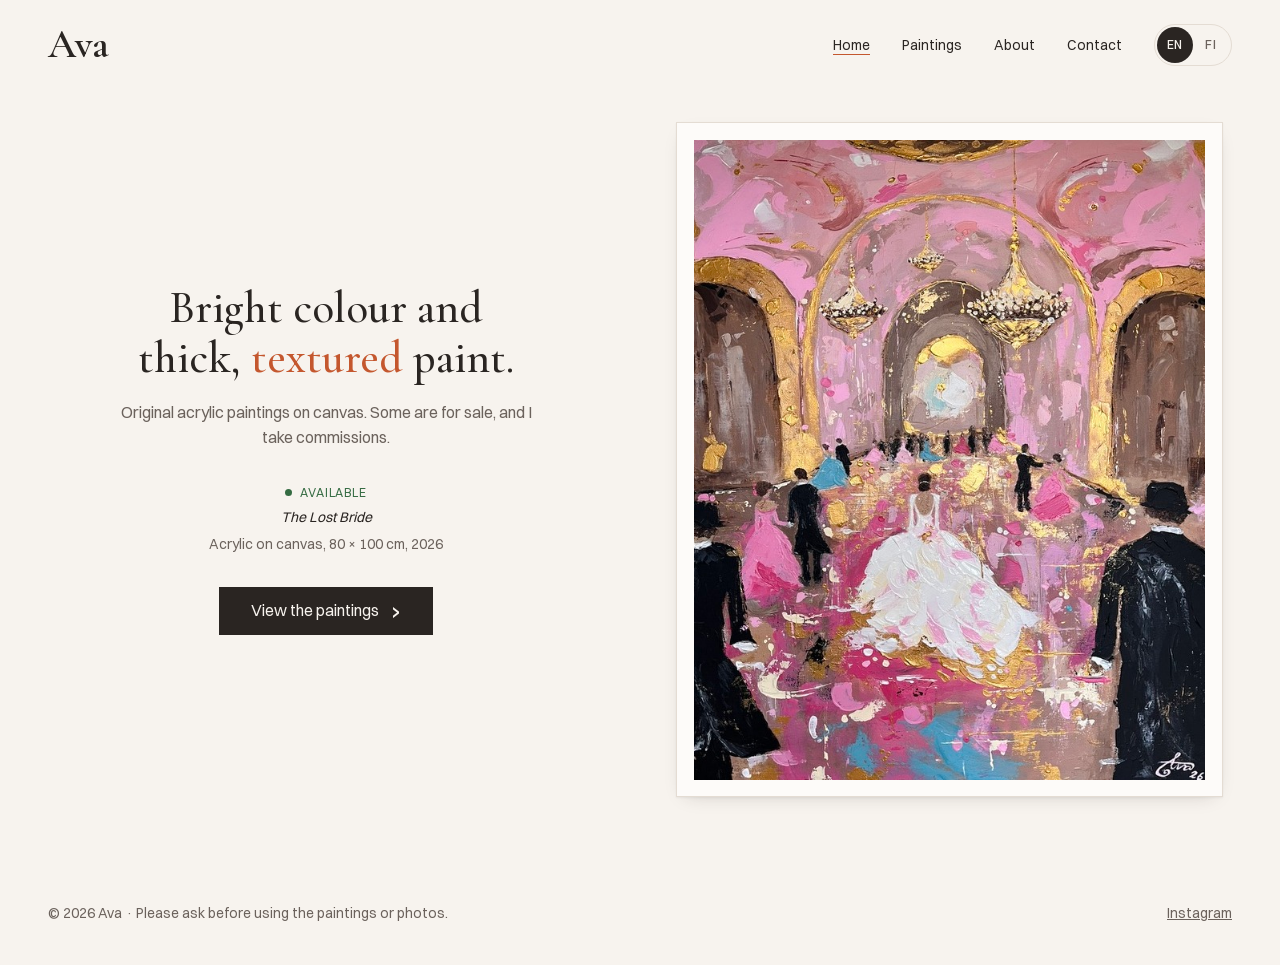
==== commit c79294fc: "New About and Contact pages, animations, security and speed fixes - About: scrolling page with a gro" ====
--- a/index.html
+++ b/index.html
@@ -2,6 +2,9 @@
 <html lang="en">
 <head>
   <meta charset="utf-8">
+  <!-- Security: the browser only loads scripts, styles, fonts and images from this site itself -->
+  <meta http-equiv="Content-Security-Policy" content="default-src 'self'; script-src 'self'; style-src 'self' 'unsafe-inline'; font-src 'self'; img-src 'self' data:; connect-src 'self'; object-src 'none'; base-uri 'self'; form-action 'self'">
+  <meta name="referrer" content="strict-origin-when-cross-origin">
   <meta name="viewport" content="width=device-width, initial-scale=1">
   <title>Ava · Acrylic paintings</title>
   <meta name="description" content="Original acrylic paintings by Ava. See what's available, or ask about a commission.">
@@ -22,12 +25,10 @@
   <meta property="og:locale" content="en_GB">
   <meta property="og:locale:alternate" content="fi_FI">
   <meta name="twitter:card" content="summary_large_image">
-  <link rel="preconnect" href="https://fonts.googleapis.com">
-  <link rel="preconnect" href="https://fonts.gstatic.com" crossorigin>
-  <link rel="preconnect" href="https://api.fontshare.com">
-  <link rel="preconnect" href="https://cdn.fontshare.com" crossorigin>
-  <link href="https://fonts.googleapis.com/css2?family=Cormorant+Garamond:wght@500;600&display=swap" rel="stylesheet">
-  <link href="https://api.fontshare.com/v2/css?f[]=switzer@400,500&display=swap" rel="stylesheet">
+  <!-- Fonts are stored on the site itself (fonts/), so no visitor data goes to Google or Fontshare -->
+  <link rel="preload" href="fonts/cormorant-garamond-latin.woff2" as="font" type="font/woff2" crossorigin>
+  <link rel="preload" href="fonts/switzer-400.woff2" as="font" type="font/woff2" crossorigin>
+  <link rel="stylesheet" href="css/fonts.css">
   <link rel="stylesheet" href="css/tokens.css">
   <link rel="stylesheet" href="css/style.css">
 </head>
@@ -50,7 +51,8 @@
       </p>
       <a class="button" href="gallery.html" data-page="gallery.html"><span data-i18n="viewPaintings">View the paintings</span></a>
     </div>
-    <figure class="home-painting">
+    <!-- Slides in from the right once the painting has loaded (main.js swaps is-waiting for is-sliding) -->
+    <figure class="home-painting is-waiting">
       <button type="button" class="home-open mount" id="home-open">
         <img id="home-img" alt="" fetchpriority="high">
       </button>
--- a/css/fonts.css
+++ b/css/fonts.css
@@ -0,0 +1,35 @@
+/* The site's two fonts, served from the site itself (see fonts/README.md) */
+
+/* Cormorant Garamond: headings. One variable file covers weights 500 and 600. */
+@font-face {
+  font-family: "Cormorant Garamond";
+  font-style: normal;
+  font-weight: 500 600;
+  font-display: swap;
+  src: url("../fonts/cormorant-garamond-latin.woff2") format("woff2");
+  unicode-range: U+0000-00FF, U+0131, U+0152-0153, U+02BB-02BC, U+02C6, U+02DA, U+02DC, U+0304, U+0308, U+0329, U+2000-206F, U+20AC, U+2122, U+2191, U+2193, U+2212, U+2215, U+FEFF, U+FFFD;
+}
+@font-face {
+  font-family: "Cormorant Garamond";
+  font-style: normal;
+  font-weight: 500 600;
+  font-display: swap;
+  src: url("../fonts/cormorant-garamond-latin-ext.woff2") format("woff2");
+  unicode-range: U+0100-02BA, U+02BD-02C5, U+02C7-02CC, U+02CE-02D7, U+02DD-02FF, U+0304, U+0308, U+0329, U+1D00-1DBF, U+1E00-1E9F, U+1EF2-1EFF, U+2020, U+20A0-20AB, U+20AD-20C4, U+2113, U+2C60-2C7F, U+A720-A7FF;
+}
+
+/* Switzer: body text */
+@font-face {
+  font-family: "Switzer";
+  font-style: normal;
+  font-weight: 400;
+  font-display: swap;
+  src: url("../fonts/switzer-400.woff2") format("woff2");
+}
+@font-face {
+  font-family: "Switzer";
+  font-style: normal;
+  font-weight: 500;
+  font-display: swap;
+  src: url("../fonts/switzer-500.woff2") format("woff2");
+}
--- a/css/tokens.css
+++ b/css/tokens.css
@@ -1,3 +1,4 @@
+@charset "UTF-8";
 /* Hallmark · tokens · genre: editorial · theme: custom (the site's own warm paper + terracotta, in OKLCH)
  * axes: light paper / high-contrast serif / warm accent
  * Every colour, font, space and easing in style.css comes from here.
@@ -9,6 +10,7 @@
   --color-ink:     oklch(26.9% 0.009 53);   /* text */
   --color-muted:   oklch(50.3% 0.015 56);   /* secondary text, 5.4:1 on paper */
   --color-rule:    oklch(89.8% 0.015 71);   /* hairlines, chip borders */
+  --color-field-line: oklch(76% 0.016 62); /* form field borders */
   --color-mat:     oklch(99% 0.004 80);     /* the light mount around each painting */
   --shadow-mount:  0 1px 2px oklch(26.9% 0.009 53 / 0.06), 0 6px 18px -10px oklch(26.9% 0.009 53 / 0.25);
 
@@ -57,5 +59,6 @@
   --dur-long:  420ms;
 
   --radius-pill: 999px;
+  --radius-field: 0.375rem;
   --rule: 1px solid var(--color-rule);
 }
--- a/css/style.css
+++ b/css/style.css
@@ -1,3 +1,4 @@
+@charset "UTF-8";
 /* Hallmark · macrostructure: studied-DNA (source: julia-ulrich-art.com, layout only) · genre: editorial · tone: warm, hand-made · anchor hue: terracotta (40°)
  * theme: custom (site's own palette in OKLCH) · nav: name + full-screen menu · footer: one line · pages: home / paintings / about / contact
  * enrichment: none (the paintings are the imagery) · type: Cormorant Garamond (display) + Switzer (body)
@@ -118,7 +119,7 @@
   background: var(--color-ink); color: var(--color-paper); text-decoration: none; white-space: nowrap;
   transition: background-color var(--dur-short) var(--ease-out);
 }
-.button::after { content: "›"; font-size: 1.5em; line-height: 1; margin-top: -0.1em; }
+.button::after { content: "\203A"; font-size: 1.5em; line-height: 1; margin-top: -0.1em; }
 .button:hover { background: var(--color-accent-text); }
 .button:active { transform: translateY(1px); }
 .text-link {
@@ -128,7 +129,7 @@
   text-decoration-color: var(--color-rule);
   transition: text-decoration-color var(--dur-short) var(--ease-out);
 }
-.text-link::after { content: "→"; margin-left: var(--space-2xs); }
+.text-link::after { content: "\2192"; margin-left: var(--space-2xs); }
 .text-link:hover { text-decoration-color: currentColor; }
 .lede { font-size: var(--text-md); color: var(--color-muted); max-width: 26em; }
 .accent { color: var(--color-accent); }
@@ -145,9 +146,28 @@
 .home-caption { display: flex; flex-direction: column; align-items: center; gap: var(--space-3xs); font-size: var(--text-sm); color: var(--color-muted); margin: 0 0 var(--space-lg); }
 .home-caption em { color: var(--color-ink); }
 .home-painting { margin: 0; min-width: 0; }
+/* On opening, the painting slides in from the right edge of the screen */
+.home-painting.is-waiting { transform: translateX(110vw); }
+.home-painting.is-sliding { animation: slide-from-right 1.4s var(--ease-out) both; }
+@keyframes slide-from-right { from { transform: translateX(110vw); } }
+@media (prefers-reduced-motion: reduce) { .home-painting.is-waiting { transform: none; } }
 .home-open { display: block; cursor: zoom-in; }
 .home-open img { width: auto; max-width: 100%; max-height: min(72vh, 40rem); background: var(--color-paper-2); }
 .home-open:focus-visible { outline-offset: 4px; }
+
+/* Phones and tablets: one column in reading order, so the caption sits right
+   under the painting it describes and the button comes last:
+   headline → intro → painting → caption → button */
+@media (max-width: 899px) {
+  .home { display: flex; flex-direction: column; align-items: center; gap: 0; text-align: center; }
+  .home-text { display: contents; }
+  .statement, .home-text .lede { max-width: 26rem; }
+  .statement { order: 1; }
+  .home-text .lede { order: 2; margin-bottom: var(--space-xl); }
+  .home-painting { order: 3; margin-bottom: var(--space-sm); }
+  .home-caption { order: 4; margin-bottom: var(--space-xl); }
+  .home .button { order: 5; }
+}
 
 @media (min-width: 900px) {
   .home { grid-template-columns: minmax(0, 1fr) minmax(0, 1fr); gap: var(--space-2xl); align-items: center; }
@@ -222,49 +242,328 @@
 .label-kicker { font-size: var(--text-xs); text-transform: uppercase; letter-spacing: 0.08em; color: var(--color-available); }
 .badge { font-size: var(--text-xs); text-transform: uppercase; letter-spacing: 0.08em; white-space: nowrap; color: var(--color-muted); }
 .badge.available { color: var(--color-available); }
-.badge.sold::before {
+/* A coloured dot before the status: green for available, red for sold */
+.badge.sold::before,
+.badge.available::before {
   content: ""; display: inline-block; width: 7px; height: 7px; border-radius: 50%;
   background: var(--color-accent); margin-right: var(--space-2xs); vertical-align: 1px;
 }
-
-/* Cards fade in on first load and on a filter change only (main.js sets .is-entering) */
-.gallery.is-entering .card { animation: card-in var(--dur-long) var(--ease-out) both; }
+.badge.available::before { background: var(--color-available); }
+
+/* Cards rise slowly into view when the page opens (.is-rising, like the About title)
+   and fade in quickly on a filter change (.is-entering). main.js sets the classes and --i. */
+.gallery.is-entering .card { animation: card-in var(--dur-long) var(--ease-out) calc(var(--i, 0) * 60ms) both; }
 @keyframes card-in { from { opacity: 0; transform: translateY(8px); } }
-
-/* About page: the painting detail on the left, the text on the right */
-.about-page {
-  display: grid; gap: var(--space-xl); align-content: center;
-  padding: var(--space-xl) var(--gutter) var(--space-2xl);
-}
-.about-text { max-width: 34em; font-size: var(--text-md); }
-.about-text h1 { font-size: var(--text-display-s); margin-bottom: var(--space-md); }
-.about-detail { margin: 0; max-width: 32rem; }
-.about-detail .crop { aspect-ratio: 4 / 5; overflow: hidden; background: var(--color-paper-2); }
-.about-detail img { width: 100%; height: 100%; object-fit: cover; object-position: 50% 50%; transform: scale(1.25); }
-.about-detail figcaption { font-size: var(--text-sm); color: var(--color-muted); margin-top: var(--space-xs); }
-
-@media (min-width: 760px) {
-  .about-page { grid-template-columns: minmax(0, 5fr) minmax(0, 6fr); gap: var(--space-2xl); align-items: center; }
-}
-
-/* Contact page */
-.contact-page { padding: var(--space-2xl) var(--gutter); max-width: 48rem; align-self: flex-start; }
-.contact-page h1 { font-size: var(--text-display-s); margin-bottom: var(--space-sm); }
-.contact-links { display: flex; flex-wrap: wrap; align-items: center; gap: var(--space-xs) var(--space-md); margin: var(--space-xl) 0; }
-.contact-email {
-  font-family: var(--font-display); font-size: var(--text-xl); font-weight: 500; line-height: 1.2;
-  overflow-wrap: anywhere;
-  text-decoration: underline; text-decoration-thickness: 1px; text-underline-offset: 0.15em;
-  text-decoration-color: var(--color-accent);
-}
-.contact-email:hover { color: var(--color-accent-text); }
-.contact-ig {
+.gallery.is-rising .card { animation: card-rise 1.2s var(--ease-out) calc(0.1s + var(--i, 0) * 140ms) backwards; }
+@keyframes card-rise {
+  from { transform: translateY(100%); clip-path: inset(-10% -10% 100% -10%); }
+  to { transform: none; clip-path: inset(-10% -10% -10% -10%); }
+}
+
+/* About page: an opening picture that grows to full width, a dark room with paintings
+   drifting past, every painting by name, and a closing card. main.js sets --p (0 → 1)
+   from the scroll position and moves the rows of paintings. */
+.about-page { display: block; }
+
+/* 1. Opening picture: starts as an inset card, grows to the full width as you scroll */
+.about-hero { padding-bottom: var(--space-md); }
+.about-hero-frame {
+  --inset-x: var(--gutter); --inset-y: var(--space-xs); --q: calc(1 - var(--p, 0));
+  position: relative; overflow: hidden;
+  height: calc(100vh - 7rem); height: calc(100svh - 7rem); min-height: 24rem; max-height: 58rem;
+  background: var(--color-paper-2);
+  clip-path: inset(calc(var(--q) * var(--inset-y)) calc(var(--q) * var(--inset-x)) round calc(var(--q) * 1.25rem));
+}
+.about-hero-frame img {
+  width: 100%; height: 100%; object-fit: cover;
+  transform: scale(calc(1 + 0.1 * var(--q))); transform-origin: 50% 70%;
+}
+.about-hero-frame::after {
+  content: ""; position: absolute; inset: 0; pointer-events: none;
+  background: linear-gradient(to top, oklch(18% 0.01 50 / 0.5), transparent 50%);
+}
+.about-hero-title {
+  position: absolute; left: 0; right: 0; bottom: 0; z-index: 1; margin: 0; overflow: hidden;
+  padding: 0.08em calc(var(--gutter) + var(--q) * var(--inset-x)) calc(var(--q) * var(--inset-y));
+  font-size: min(23vw, 22rem); font-weight: 500; line-height: 0.9; letter-spacing: -0.02em;
+  color: oklch(98% 0.004 80);
+}
+.about-hero-title span { display: inline-block; animation: title-rise 1.2s var(--ease-out) 0.1s both; }
+@keyframes title-rise { from { transform: translateY(100%); } }
+.about-caption {
+  margin: 0; padding: var(--space-xs) var(--gutter) 0; text-align: center;
+  font-size: var(--text-xs); text-transform: uppercase; letter-spacing: 0.08em; color: var(--color-muted);
+}
+
+/* 2. Hello */
+.about-intro { padding: var(--space-2xl) var(--gutter) var(--space-3xl); }
+.about-intro-text {
+  max-width: 32ch; margin: 0 auto; text-align: center;
+  font-family: var(--font-display); font-size: clamp(1.6rem, 1.1rem + 1.8vw, 2.75rem); font-weight: 500; line-height: 1.2;
+  text-wrap: balance;
+}
+
+/* 3. Dark room */
+.about-dark {
+  position: relative; overflow: hidden;
+  padding: var(--space-3xl) var(--gutter);
+  background: var(--color-ink); color: var(--color-paper);
+}
+.about-statement {
+  position: relative; max-width: 17ch; margin: 0 auto; text-align: center;
+  font-family: var(--font-display); font-size: clamp(2.25rem, 0.9rem + 5.4vw, 6rem); font-weight: 500;
+  line-height: 1; text-transform: uppercase; text-wrap: balance;
+}
+.about-statement-s { max-width: 30ch; font-size: clamp(1.5rem, 0.8rem + 2.8vw, 3.5rem); line-height: 1.08; }
+
+/* Clipped at the top only, so the strings start below the heading but the drifting rows can still move */
+.drift {
+  position: relative; display: grid; gap: var(--space-2xl); padding: var(--space-3xl) 0;
+  clip-path: inset(0 -100vw -100vh -100vw);
+}
+.drift-row { display: flex; justify-content: space-between; align-items: flex-start; will-change: transform; }
+.drift-row-3 { justify-content: center; gap: 16%; }
+.drift-row-1 { justify-content: center; }
+/* Each painting floats with the gallery's white edge, a single string running up from it */
+.drift-row-5 { z-index: 3; }
+.drift-row-3 { z-index: 2; }
+.drift-row-1 { z-index: 1; }
+.drift-row { position: relative; }
+.drift-item {
+  --w: clamp(3.25rem, 8vw, 8.5rem);
+  position: relative; display: block; width: var(--w); padding: 0;
+  border: 0; background: none; cursor: zoom-in;
+}
+.drift-row-5 .drift-item:nth-child(even) { margin-top: var(--space-xl); }
+.drift-row-3 .drift-item { --w: clamp(4.5rem, 12vw, 11.5rem); }
+.drift-row-3 .drift-item:nth-child(2) { margin-top: var(--space-2xl); }
+.drift-row-1 .drift-item { --w: clamp(13rem, 36vw, 30rem); }
+/* The string: one thin line straight up, fading out towards the top */
+.drift-item::before {
+  content: ""; position: absolute; bottom: 100%; left: 50%; width: 1px; height: 120vh; margin-left: -0.5px;
+  background: linear-gradient(to top, oklch(98% 0.004 80 / 0.45), oklch(98% 0.004 80 / 0));
+  pointer-events: none;
+}
+/* The white edge, as on the gallery page */
+.drift-frame {
+  display: block; padding: max(3px, calc(var(--w) * 0.05));
+  background: var(--color-mat);
+  box-shadow: 0 10px 24px -10px oklch(0% 0 0 / 0.6);
+}
+.drift-item img {
+  width: 100%; height: auto; aspect-ratio: 4 / 5; object-fit: cover; background: oklch(32% 0.01 53);
+  transition: transform var(--dur-long) var(--ease-out);
+}
+.drift-row-1 .drift-item img { aspect-ratio: auto; }
+
+/* Spotlight: hovering one painting lights it up and dims the rest (mouse only) */
+.drift-item::after {
+  content: ""; position: absolute; inset: -45%; z-index: -1; pointer-events: none;
+  background: radial-gradient(closest-side, oklch(92% 0.05 80 / 0.22), oklch(92% 0.05 80 / 0.08) 55%, transparent);
+  opacity: 0; transition: opacity 400ms var(--ease-out);
+}
+.drift-frame, .drift-item::before { transition: filter 400ms var(--ease-out), transform 400ms var(--ease-out), opacity 400ms var(--ease-out); }
+@media (hover: hover) and (pointer: fine) {
+  .drift:has(.drift-item:hover) .drift-item:not(:hover) .drift-frame { filter: brightness(0.6) saturate(0.8); }
+  .drift:has(.drift-item:hover) .drift-item:not(:hover)::before { opacity: 0.5; }
+  .drift-item:hover::after { opacity: 1; }
+  .drift-item:hover .drift-frame { transform: scale(1.06); box-shadow: 0 18px 40px -12px oklch(0% 0 0 / 0.75); }
+  .drift-item:hover::before { background: linear-gradient(to top, oklch(98% 0.004 80 / 0.85), oklch(98% 0.004 80 / 0)); }
+}
+.drift-item:focus-visible {
+  outline: 2px solid var(--color-paper); outline-offset: 4px;
+  /* Reached with the keyboard before it has dropped in: bring it straight down so it can be seen */
+  transform: none !important; opacity: 1 !important;
+}
+
+/* 4. Every painting by name, in a staggered column of big capitals */
+.about-names { padding: var(--space-3xl) var(--gutter) var(--space-2xl); }
+.about-kicker {
+  margin: 0 0 var(--space-xl); text-align: center;
+  font-size: var(--text-xs); text-transform: uppercase; letter-spacing: 0.08em; color: var(--color-muted);
+}
+.name-list { display: grid; margin: 0; padding: 0; list-style: none; }
+.name-list li:nth-child(6n + 2) { margin-left: 26%; }
+.name-list li:nth-child(6n + 3) { justify-self: end; }
+.name-list li:nth-child(6n + 4) { justify-self: center; }
+.name-list li:nth-child(6n + 5) { margin-left: 8%; }
+.name-list li:nth-child(6n + 6) { justify-self: end; margin-right: 12%; }
+.name-list li { justify-self: start; max-width: 100%; }
+.name-line {
+  display: block; padding: 0; border: 0; background: none; cursor: zoom-in; text-align: left;
+  font-family: var(--font-display); font-size: clamp(1.75rem, 0.6rem + 4.8vw, 5.25rem); font-weight: 500;
+  line-height: 1; text-transform: uppercase; color: var(--color-ink);
+  transition: opacity var(--dur-short) var(--ease-out), color var(--dur-short) var(--ease-out);
+}
+/* The other names fade only while the mouse is on a name, not in the gaps between them */
+.name-list:has(.name-line:hover) .name-line:not(:hover) { opacity: 0.25; }
+.name-line:hover, .name-line:focus-visible { color: var(--color-accent-text); }
+
+/* The painting that slides in from the side opposite the hovered name (mouse only) */
+.about-names { position: relative; overflow-x: clip; }
+.name-list { position: relative; z-index: 1; }
+.name-slide {
+  position: absolute; top: 0; z-index: 2; width: clamp(10rem, 20vw, 19rem); pointer-events: none; /* over the names */
+  opacity: 0; transition: transform 600ms var(--ease-out), opacity 300ms var(--ease-out);
+}
+.name-slide-right { right: var(--gutter); transform: translate(calc(100% + var(--gutter)), -50%); }
+.name-slide-left { left: var(--gutter); transform: translate(calc(-100% - var(--gutter)), -50%); }
+.name-slide.is-on { opacity: 1; transform: translate(0, -50%); }
+.name-slide img {
+  width: 100%; height: auto; padding: var(--mat);
+  background: var(--color-mat); border: 1px solid var(--color-rule); box-shadow: var(--shadow-mount);
+}
+@media (hover: none), (pointer: coarse) { .name-slide { display: none; } }
+
+/* 5. Closing card: full width as it arrives, then shrinks into the page */
+.about-end { padding-bottom: var(--space-lg); }
+.about-end-card {
+  --inset-x: var(--gutter); --inset-y: var(--space-xl);
+  display: grid; place-content: center; justify-items: center; gap: var(--space-md);
+  min-height: 80vh; min-height: 80svh; text-align: center;
+  padding: calc(var(--space-2xl) + var(--inset-y)) calc(var(--gutter) + var(--inset-x));
+  background: var(--color-ink); color: var(--color-paper);
+  clip-path: inset(calc(var(--p, 0) * var(--inset-y)) calc(var(--p, 0) * var(--inset-x)) round calc(var(--p, 0) * 1.25rem));
+}
+.about-end-title {
+  max-width: 17ch; margin: 0;
+  font-size: clamp(2.5rem, 0.8rem + 6vw, 6.5rem); line-height: 1; text-transform: uppercase; text-wrap: balance;
+}
+.about-end-text { max-width: 30em; margin: 0; color: oklch(98% 0.004 80 / 0.75); }
+.about-end-actions { display: flex; flex-wrap: wrap; justify-content: center; align-items: center; gap: var(--space-sm) var(--space-lg); margin-top: var(--space-xs); }
+.button-light { background: var(--color-paper); color: var(--color-ink); }
+.button-light:hover { background: var(--color-mat); }
+.text-link-light { color: var(--color-paper); text-decoration-color: oklch(98% 0.004 80 / 0.4); }
+
+/* Text fades up as it comes into view (main.js adds .has-reveal and .is-in) */
+.has-reveal .reveal { opacity: 0; transform: translateY(1.5rem); transition: opacity 0.9s var(--ease-out), transform 0.9s var(--ease-out); }
+.has-reveal .reveal.is-in { opacity: 1; transform: none; }
+
+@media (max-width: 599px) {
+  /* A shorter opening picture on phones */
+  .about-hero-frame { height: min(60vh, 30rem); height: min(60svh, 30rem); min-height: 20rem; }
+  .name-list { row-gap: var(--space-2xs); }
+  .name-list li:nth-child(n) { margin-left: 0; margin-right: 0; }
+  .name-list li:nth-child(even) { justify-self: end; }
+  .name-line { text-align: inherit; }
+  .name-list li:nth-child(even) .name-line { text-align: right; }
+  .drift { gap: var(--space-xl); padding: var(--space-2xl) 0; }
+}
+@media (prefers-reduced-motion: reduce) {
+  .has-reveal .reveal { opacity: 1; transform: none; }
+}
+
+/* Contact page: a short form on the left, a large painting panel on the right */
+.contact-page {
+  display: grid; gap: var(--space-2xl);
+  padding: var(--space-md) var(--gutter) var(--space-xl);
+}
+.contact-side { width: 100%; max-width: 27rem; justify-self: center; align-self: center; }
+.contact-page h1 { font-size: var(--text-display-s); font-weight: 500; line-height: 1.1; margin: 0 0 var(--space-xs); }
+.contact-page .lede { font-size: var(--text-base); margin: 0 0 var(--space-md); }
+
+/* Form */
+.contact-form { display: grid; gap: var(--space-sm); }
+.field { display: grid; gap: var(--space-3xs); min-width: 0; margin: 0; padding: 0; border: 0; }
+.field-pair { display: grid; grid-template-columns: repeat(2, minmax(0, 1fr)); gap: var(--space-sm); }
+.field label, .field legend { font-size: var(--text-sm); font-weight: 500; padding: 0; }
+.field input, .field textarea {
+  width: 100%; min-height: var(--tap); padding: 0.5rem 0.75rem;
+  font: inherit; font-size: var(--text-base); color: var(--color-ink);
+  background: var(--color-mat); border: 1px solid var(--color-field-line); border-radius: var(--radius-field);
+  transition: border-color var(--dur-short) var(--ease-out);
+}
+.field textarea { min-height: 6rem; resize: vertical; line-height: 1.5; }
+.field input::placeholder, .field textarea::placeholder { color: var(--color-muted); opacity: 1; }
+.field input:hover, .field textarea:hover { border-color: var(--color-muted); }
+.field input:focus-visible, .field textarea:focus-visible { outline: 2px solid var(--color-focus); outline-offset: 1px; border-color: var(--color-ink); }
+
+/* Topic checkboxes, two to a row */
+.topics { grid-template-columns: repeat(auto-fill, minmax(12.5rem, 1fr)); column-gap: var(--space-sm); row-gap: 0; }
+.topics legend { margin-bottom: var(--space-3xs); }
+.check { display: flex; align-items: center; gap: var(--space-xs); min-height: var(--tap); font-size: var(--text-sm); cursor: pointer; }
+.check input { width: 1.125rem; height: 1.125rem; margin: 0; flex: none; accent-color: var(--color-ink); cursor: pointer; }
+
+.form-send { width: 100%; justify-content: center; margin-top: var(--space-2xs); border: 0; cursor: pointer; border-radius: var(--radius-field); }
+.form-note { margin: calc(var(--space-xs) * -0.5) 0 0; font-size: var(--text-xs); color: var(--color-muted); text-align: center; }
+
+.form-alt {
+  display: flex; flex-wrap: wrap; justify-content: center; align-items: center; gap: 0 var(--space-xs);
+  margin: 0; font-size: var(--text-sm); color: var(--color-muted);
+}
+.contact-form + .form-alt { margin-top: var(--space-md); padding-top: var(--space-xs); border-top: var(--rule); }
+.form-alt a, .text-button {
   display: inline-flex; align-items: center; min-height: var(--tap); white-space: nowrap;
-  text-decoration: underline; text-decoration-thickness: 1px; text-underline-offset: 0.25em;
+  color: var(--color-ink); text-decoration: underline; text-decoration-thickness: 1px; text-underline-offset: 0.25em;
   text-decoration-color: var(--color-muted);
 }
-.contact-ig:hover { text-decoration-color: currentColor; }
-.sign-off { font-family: var(--font-display); font-size: var(--text-lg); margin: 0; padding-top: var(--space-lg); border-top: var(--rule); }
+.text-button { padding: 0; border: 0; background: none; font-size: inherit; cursor: pointer; }
+.form-alt a:hover, .text-button:hover { text-decoration-color: currentColor; }
+.text-button.is-copied { color: var(--color-available); }
+
+/* Painting panel: rounded, with a cut-out in two corners like a mount card */
+.contact-panel {
+  --notch-r: 1.5rem;
+  position: relative; margin: 0; min-height: 28rem; aspect-ratio: 4 / 5; container-type: inline-size;
+  border-radius: var(--notch-r); overflow: hidden; background: var(--color-paper-2);
+  /* The notches fill these corners, so no rounding there (it would leave a faint curved edge) */
+  border-bottom-right-radius: 0;
+}
+.contact-panel img { position: absolute; inset: 0; width: 100%; height: 100%; object-fit: cover; }
+
+/* Each notch is a block of page colour with a rounded inner corner,
+   plus two small fillets so the panel edge curves into it */
+.notch { position: absolute; z-index: 1; background: var(--color-paper); }
+.notch::before, .notch::after { content: ""; position: absolute; width: var(--notch-r); height: var(--notch-r); }
+.notch-tl { top: 0; left: 0; width: 22%; height: 4.5rem; border-bottom-right-radius: var(--notch-r); }
+.notch-tl::before { top: 0; left: 100%; background: radial-gradient(circle at 100% 100%, transparent calc(var(--notch-r) - 0.5px), var(--color-paper) var(--notch-r)); }
+.notch-tl::after { top: 100%; left: 0; background: radial-gradient(circle at 100% 100%, transparent calc(var(--notch-r) - 0.5px), var(--color-paper) var(--notch-r)); }
+.notch-br {
+  bottom: 0; right: 0; border-top-left-radius: var(--notch-r);
+  display: grid; gap: 0.125rem; padding: var(--space-sm) var(--space-md) 0 var(--space-md);
+  text-align: right;
+}
+.notch-br::before { bottom: 0; right: 100%; background: radial-gradient(circle at 0 0, transparent calc(var(--notch-r) - 0.5px), var(--color-paper) var(--notch-r)); }
+.notch-br::after { bottom: 100%; right: 0; background: radial-gradient(circle at 0 0, transparent calc(var(--notch-r) - 0.5px), var(--color-paper) var(--notch-r)); }
+.panel-title { font-family: var(--font-display); font-size: var(--text-lg); font-weight: 500; line-height: 1.15; }
+.panel-meta { font-size: var(--text-xs); color: var(--color-muted); }
+
+/* Words over the painting, on a soft dark fade so they stay readable */
+.panel-overlay {
+  position: absolute; left: 0; right: 0; bottom: 0;
+  /* Bottom padding clears the painting's name in the corner; on a wide panel the words sit beside it instead */
+  padding: var(--space-3xl) var(--space-lg) 5.5rem;
+  background: linear-gradient(to top, oklch(18% 0.01 50 / 0.72), oklch(18% 0.01 50 / 0.35) 55%, transparent);
+  color: oklch(98% 0.004 80);
+}
+@container (min-width: 36rem) {
+  .panel-overlay { padding-bottom: var(--space-lg); padding-right: 13rem; }
+}
+.panel-statement {
+  max-width: 10em; margin: 0;
+  font-family: var(--font-display); font-size: var(--text-display-s); font-weight: 500; line-height: 1.1;
+  text-wrap: balance;
+}
+/* Rises into view on load, like the big "About" title on the About page */
+.panel-statement { overflow: hidden; padding-top: 0.1em; }
+.panel-statement span { display: inline-block; animation: title-rise 1.2s var(--ease-out) 0.25s both; }
+
+@media (max-width: 899px) {
+  .contact-panel { max-height: 80vh; width: 100%; max-width: 34rem; justify-self: center; }
+  .notch-tl { display: none; }
+}
+@media (max-width: 479px) {
+  .topics { grid-template-columns: minmax(0, 1fr); }
+  .panel-overlay { padding-inline: var(--space-md); }
+}
+@media (max-width: 359px) {
+  .field-pair { grid-template-columns: minmax(0, 1fr); }
+}
+@media (min-width: 900px) {
+  .contact-page { grid-template-columns: minmax(0, 5fr) minmax(0, 6fr); gap: var(--space-xl); align-items: center; }
+  /* The panel fills the screen height under the header, like the form beside it */
+  .contact-panel { border-top-left-radius: 0; aspect-ratio: auto; height: calc(100vh - 8.5rem); height: calc(100dvh - 8.5rem); min-height: 36rem; max-height: 60rem; }
+}
 
 /* Footer: one quiet line */
 .site-footer {
@@ -335,7 +634,7 @@
   background: var(--color-ink); color: var(--color-paper); text-decoration: none; font-weight: 500; white-space: nowrap;
   transition: background-color var(--dur-short) var(--ease-out);
 }
-.lb-ask::after { content: "→"; }
+.lb-ask::after { content: "\2192"; }
 .lb-ask:hover { background: var(--color-accent-text); }
 .lb-ask:active { transform: translateY(1px); }
 .lb-copy {
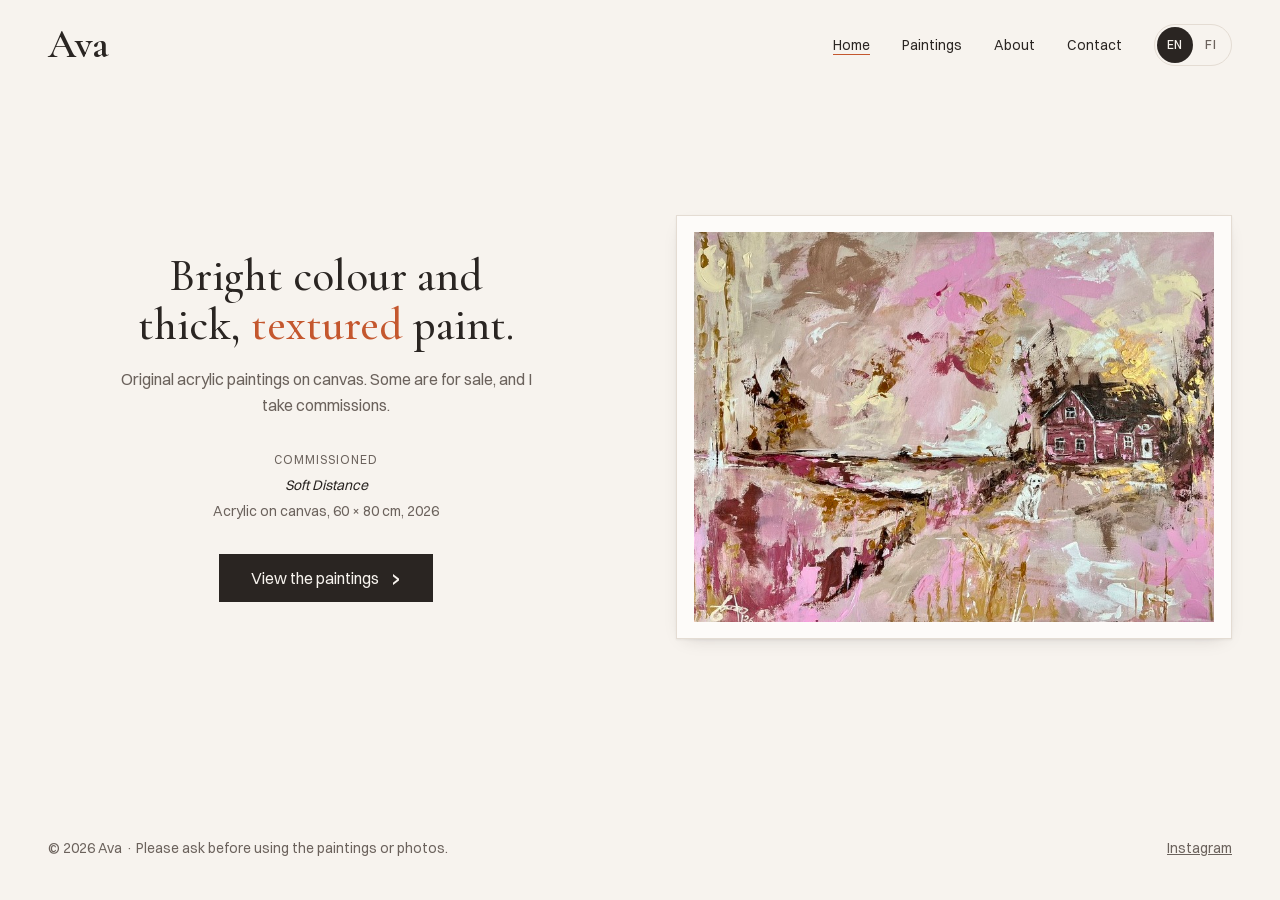
==== commit 5168558c: "New tab icon: Ava's script "A" Near-black on light browser themes and near-white on dark ones (SVG)," ====
--- a/index.html
+++ b/index.html
@@ -9,8 +9,11 @@
   <title>Ava · Acrylic paintings</title>
   <meta name="description" content="Original acrylic paintings by Ava. See what's available, or ask about a commission.">
   <link rel="canonical" href="https://eemeliparsama.github.io/ava-paintings/">
-  <!-- Favicon: a serif "A" on terracotta -->
-  <link rel="icon" href="data:image/svg+xml,<svg xmlns='http://www.w3.org/2000/svg' viewBox='0 0 64 64'><rect width='64' height='64' rx='14' fill='%23c4572e'/><text x='32' y='47' font-family='Georgia,Times,serif' font-size='44' text-anchor='middle' fill='%23f7f3ee'>A</text></svg>">
+  <!-- Tab icon: Ava's script "A", near-black on light browser themes and near-white on dark ones
+       (images/favicon.svg). Safari uses the black PNG; phones' home screen gets apple-touch-icon.png. -->
+  <link rel="icon" type="image/png" sizes="32x32" href="images/favicon-32.png">
+  <link rel="icon" type="image/svg+xml" sizes="any" href="images/favicon.svg">
+  <link rel="apple-touch-icon" href="images/apple-touch-icon.png">
 
   <!-- Link previews (WhatsApp, Messenger, Facebook, iMessage…). images/share.jpg is a 1.91:1 crop of Earthly Echo. -->
   <meta property="og:type" content="website">
